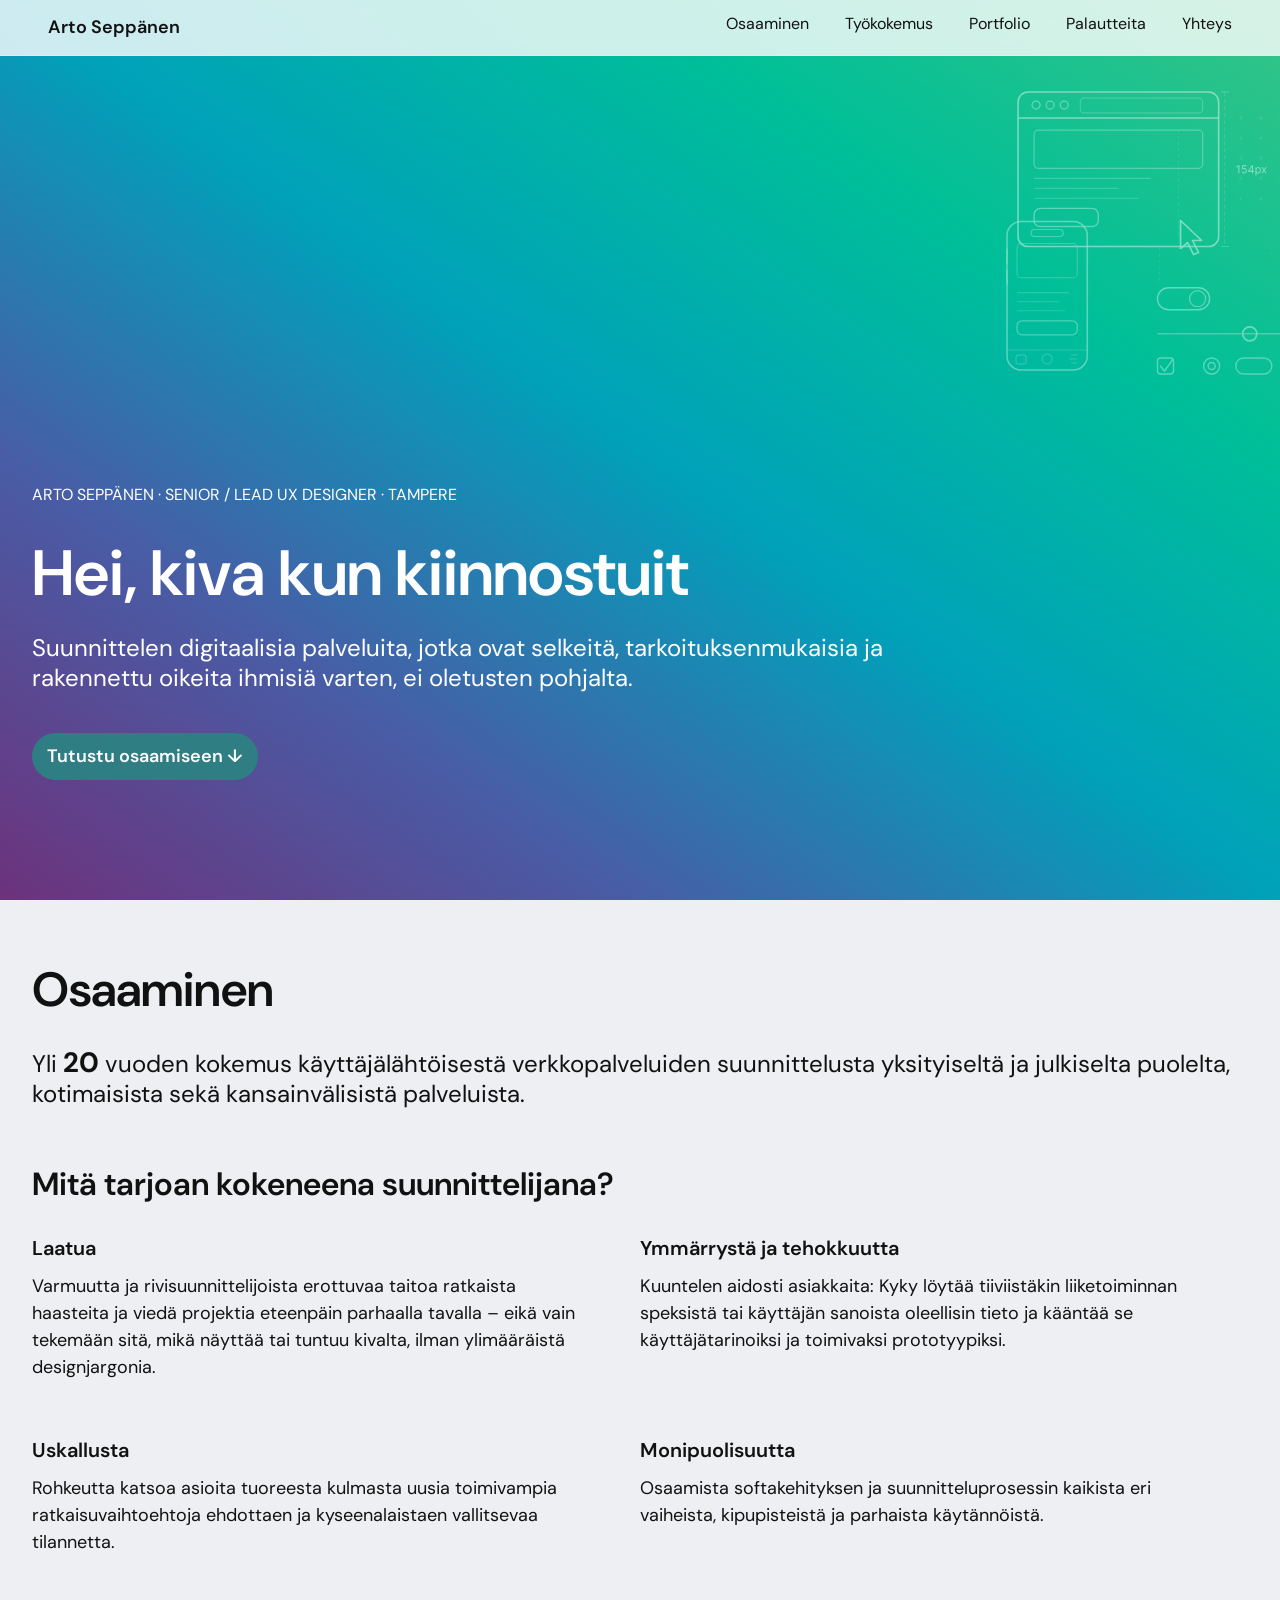
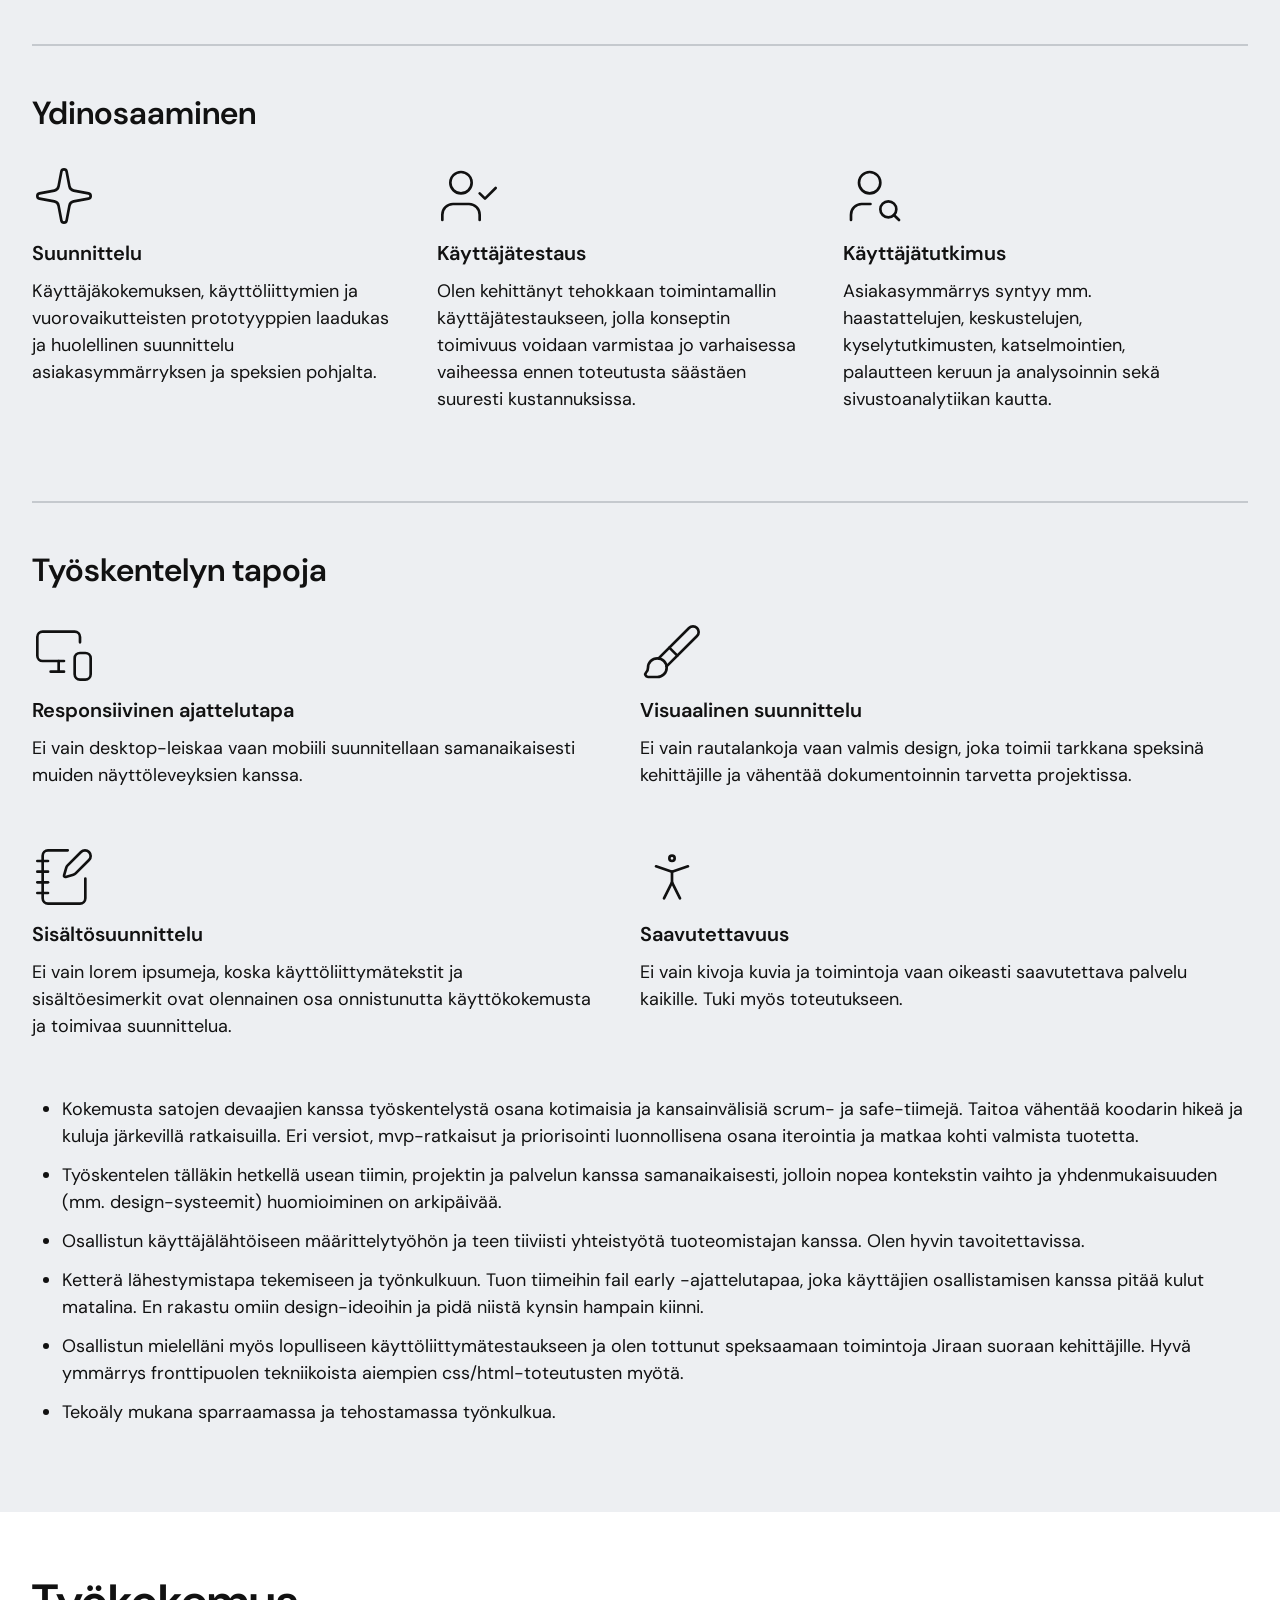
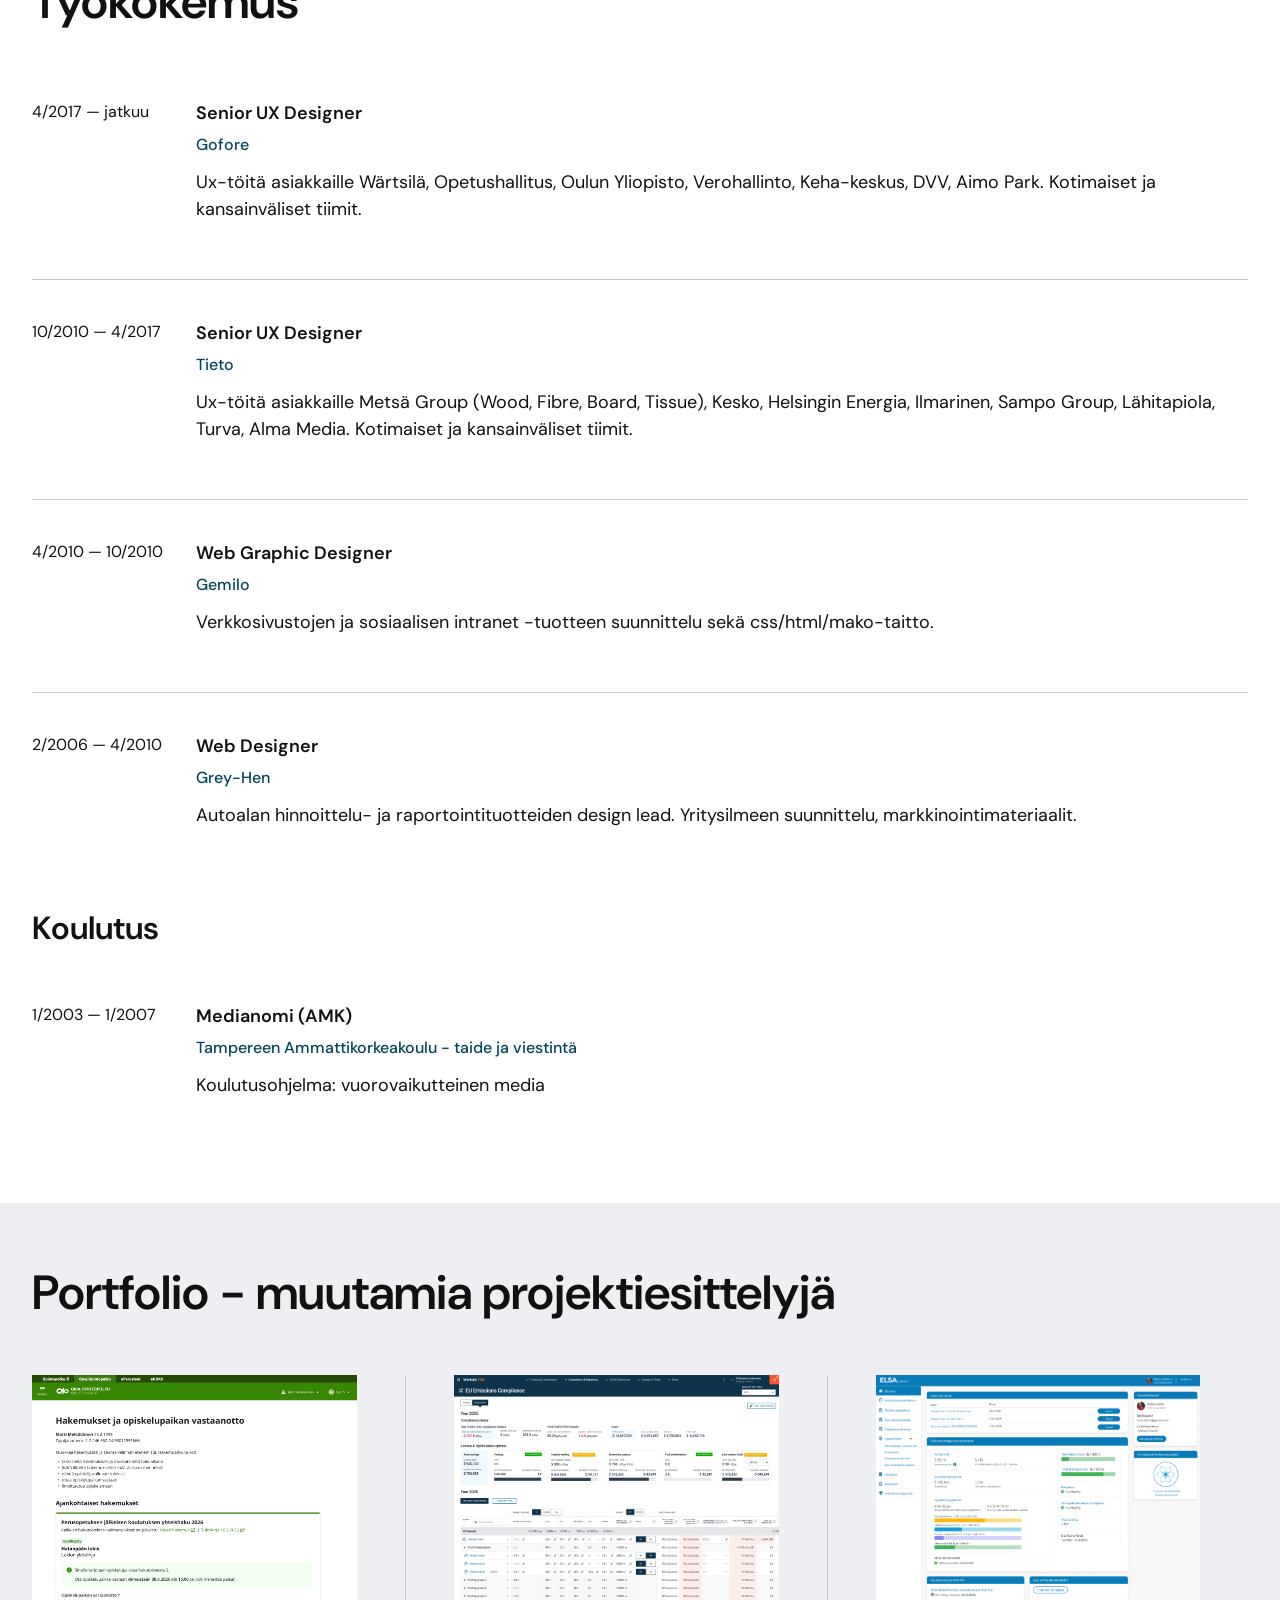
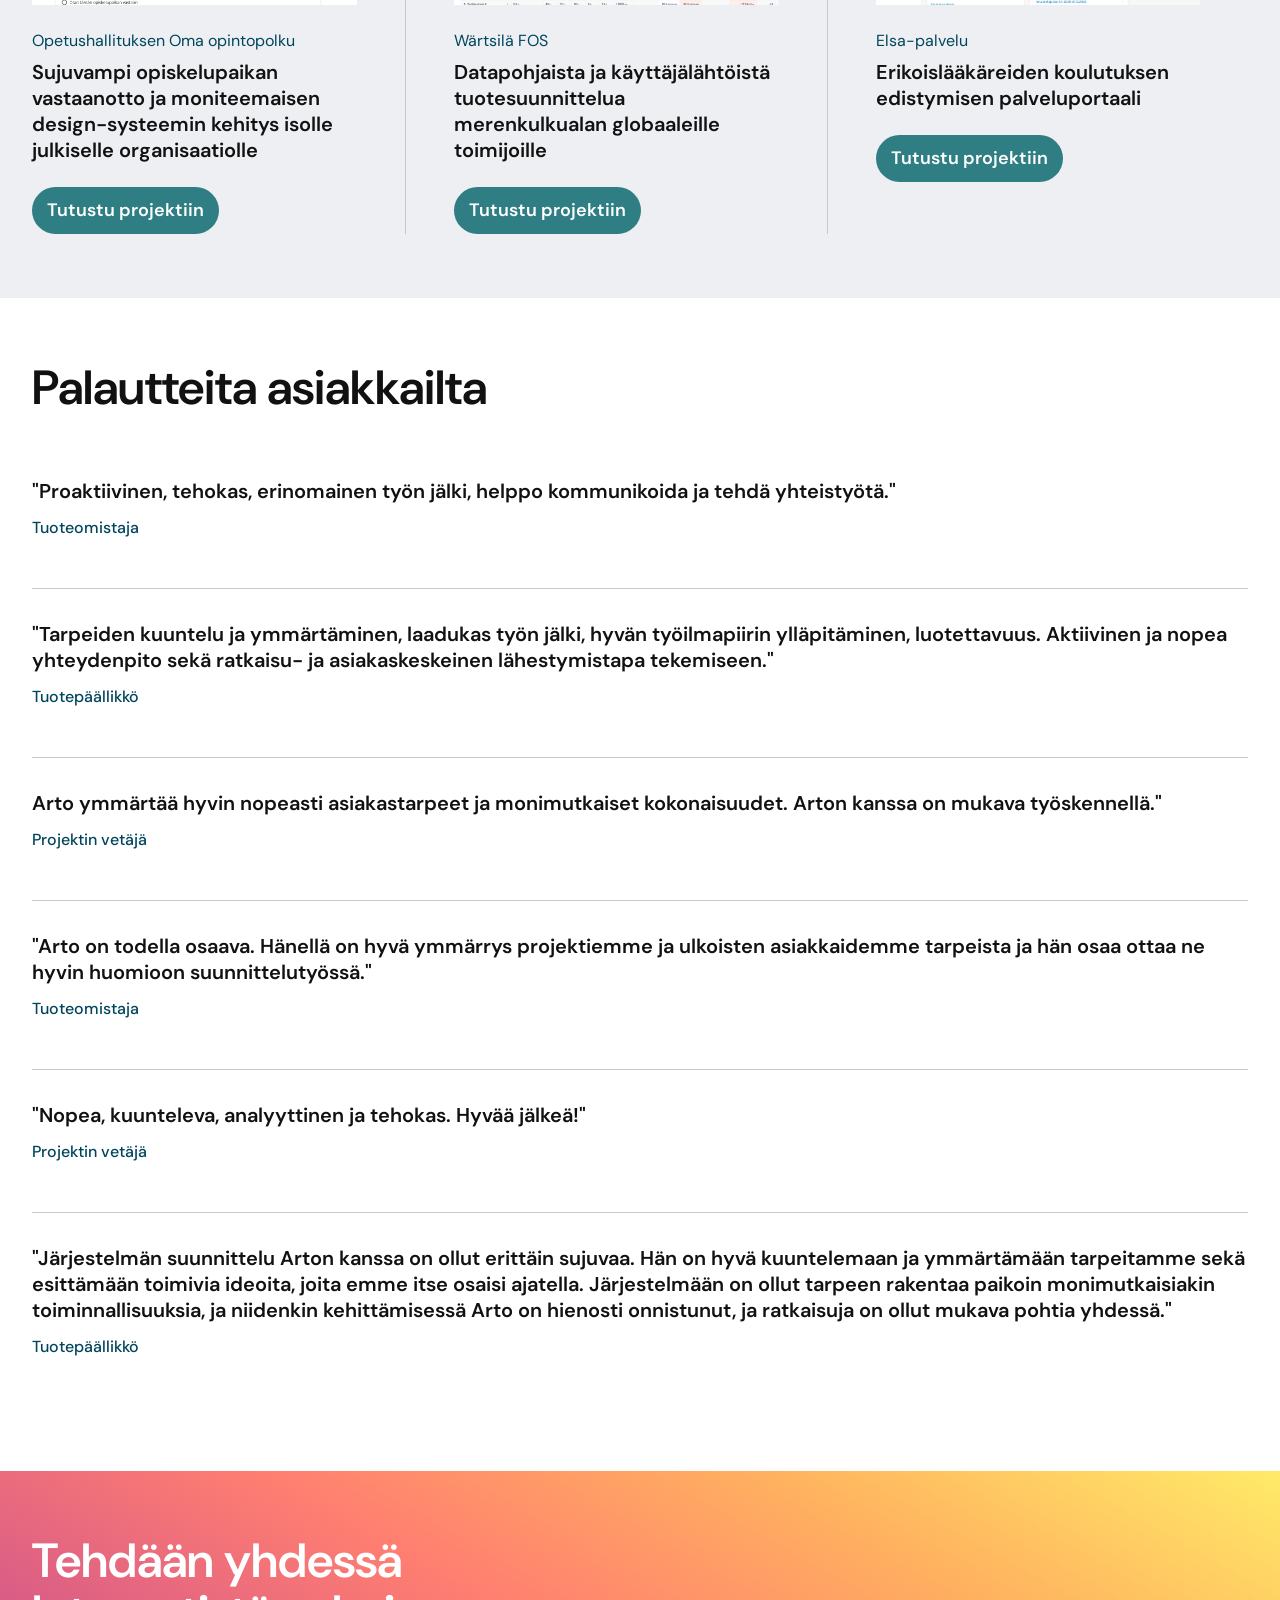
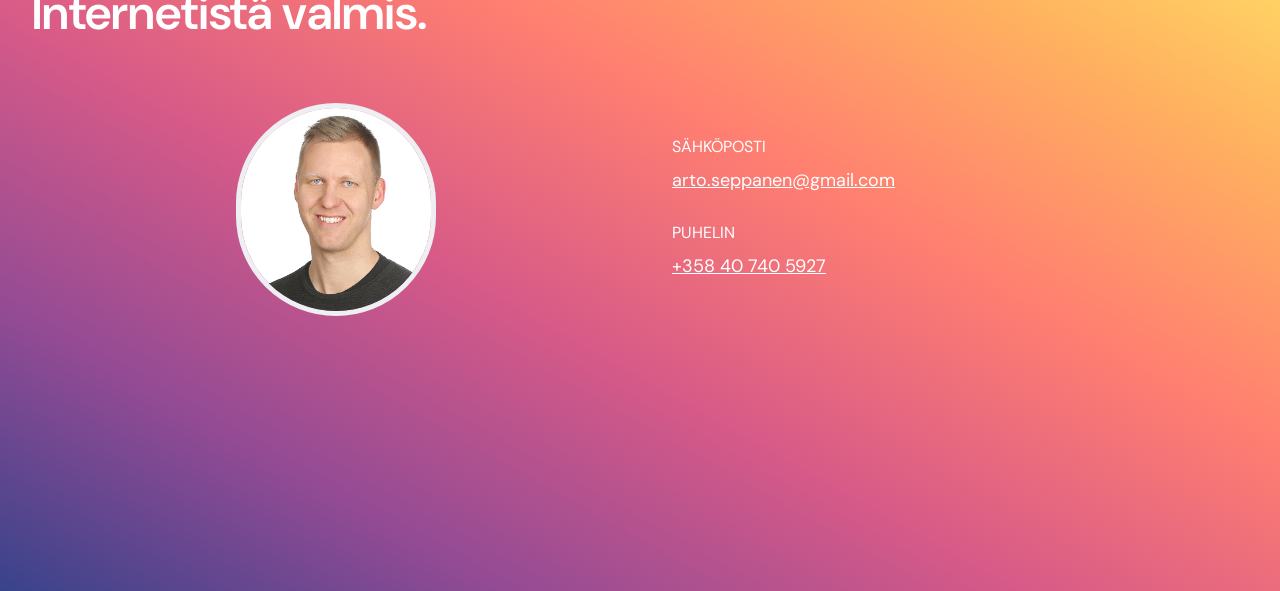
==== index.html @ 3a199e36 "Update index.html" ====
<!DOCTYPE html>
<html lang="en">
<head>
  <meta charset="UTF-8">
  <meta name="viewport" content="width=device-width, initial-scale=1.0">
  <meta name="robots" content="noindex">
  <link rel="icon" href="data:,">
  <title>Arto Seppänen — Senior UX Designer</title>  
  <link rel="preconnect" href="https://fonts.googleapis.com">
  <link rel="preconnect" href="https://fonts.gstatic.com" crossorigin>
  <link href="https://fonts.googleapis.com/css2?family=Charis+SIL:ital,wght@0,400;0,700;1,400;1,700&family=DM+Sans:ital,opsz,wght@0,9..40,100..1000;1,9..40,100..1000&family=Open+Sans:ital,wght@0,300..800;1,300..800&display=swap" rel="stylesheet">
  <link rel="stylesheet" href="styles.css">
  
</head>
<body>
<a href="#esittely" class="skip-link">Hyppää osaamiseen</a>

<!-- NAV -->
<nav>
  <a href="#hero" class="nav-logo">Arto Seppänen</a>
  <ul class="nav-links">
    <li><a href="#esittely">Osaaminen</a></li>
    <li><a href="#tyokokemus">Työkokemus</a></li>
    <li><a href="#portfolio">Portfolio</a></li>
    <li><a href="#palautteita">Palautteita</a></li>
    <li><a href="#yhteys">Yhteys</a></li>
  </ul>
  <button class="hamburger" id="ham" aria-label="Avaa valikko">
    <span></span><span></span><span></span>
  </button>
</nav>

<!-- MOBILE MENU  -->
<nav class="mobile-menu" id="mob" aria-label="Navigaatio" aria-hidden="true">
  <a href="#esittely" class="mob-link">Osaaminen</a>
  <a href="#tyokokemus" class="mob-link">Työkokemus</a>
  <a href="#portfolio" class="mob-link">Portfolio</a>
	<a href="projekti1.html" class="mob-link sublevel">Opetushallituksen Oma opintopolku</a>
	<a href="projekti2.html" class="mob-link sublevel">Wärtsilä FOS</a>
	<a href="projekti3.html" class="mob-link sublevel">ELSA-palvelu</a>
  <a href="#palautteita" class="mob-link">Palautteita</a>
  <a href="#yhteys" class="mob-link">Yhteys</a>
</nav>

<main id="main-content">

  <!-- HERO -->
  <section id="hero">
  <div class="contentwrapper">
    <img src="kulmagraffa2.svg" alt="" class="hero-bg" aria-hidden="true">
    <div class="hero-overlay" aria-hidden="true"></div>
    <div class="hero-content">
      <p class="hero-meta">ARTO SEPPÄNEN&nbsp;·&nbsp;SENIOR / LEAD UX DESIGNER&nbsp;·&nbsp;TAMPERE</p>
      <h1>Hei, kiva kun kiinnostuit</h1>
      <p class="hero-sub">Suunnittelen digitaalisia palveluita, jotka ovat selkeitä, tarkoituksenmukaisia ja rakennettu oikeita ihmisiä varten, ei oletusten pohjalta.</p>
      <a href="#esittely" class="portfolio-link">Tutustu osaamiseen ↓</a>
	</div>
	  
  </div>
  </section>

  <!-- osaaminen -->
  <section id="esittely">
  <div class="contentwrapper">
  
    <h2>Osaaminen</h2>
	<p class="hero-sub">Yli <span class="big">20</span> vuoden kokemus käyttäjälähtöisestä verkkopalveluiden suunnittelusta yksityiseltä ja julkiselta puolelta, kotimaisista sekä kansainvälisistä palveluista.</p>

	<h3 style="padding-top: 32px;">Mitä tarjoan kokeneena suunnittelijana?</h3>
    <div class="esittely-cols">
      <div class="esittely-col">
        <h4>Laatua</h4>
        <p>Varmuutta ja rivisuunnittelijoista erottuvaa taitoa ratkaista haasteita ja viedä projektia eteenpäin parhaalla tavalla – eikä vain tekemään sitä, mikä näyttää tai tuntuu kivalta, ilman ylimääräistä designjargonia.</p>
      </div>
       <div class="esittely-col">
        <h4>Ymmärrystä ja tehokkuutta</h4>
        <p>Kuuntelen aidosti asiakkaita: Kyky löytää tiiviistäkin liiketoiminnan speksistä tai käyttäjän sanoista oleellisin tieto ja kääntää se käyttäjätarinoiksi ja toimivaksi prototyypiksi.</p>
      </div>
       <div class="esittely-col">
        <h4>Uskallusta</h4>
        <p>Rohkeutta katsoa asioita tuoreesta kulmasta uusia toimivampia ratkaisuvaihtoehtoja ehdottaen ja kyseenalaistaen vallitsevaa tilannetta.</p>
      </div>
	      <div class="esittely-col">
        <h4>Monipuolisuutta</h4>
        <p>Osaamista softakehityksen ja suunnitteluprosessin kaikista eri vaiheista, kipupisteistä ja parhaista käytännöistä.</p>
      </div> 
	</div>

  	<hr>
	
	<h3>Ydinosaaminen</h3> 
	<div class="ydinosaaminen esittely-cols">
	  
		<div class="esittely-col">
			<div class="esittely-stat"><img src="sparkle.svg" aria-hidden="true"/></div> 
			<h4>Suunnittelu</h4>
			<p>Käyttäjäkokemuksen, käyttöliittymien ja vuorovaikutteisten prototyyppien laadukas ja huolellinen suunnittelu asiakasymmärryksen ja speksien pohjalta.</p>
		</div>
		   <div class="esittely-col">
		   <div class="esittely-stat"><img src="user-check.svg" aria-hidden="true"/></div> 
			<h4>Käyttäjätestaus</h4>
			<p>Olen kehittänyt tehokkaan toimintamallin käyttäjätestaukseen, jolla konseptin toimivuus voidaan varmistaa jo varhaisessa vaiheessa ennen toteutusta säästäen suuresti kustannuksissa.</p>
		</div>
		
		<div class="esittely-col">
		<div class="esittely-stat"><img src="user-search.svg" aria-hidden="true"/></div> 
			<h4>Käyttäjätutkimus</h4>
			<p>Asiakasymmärrys syntyy mm. haastattelujen, keskustelujen, kyselytutkimusten, katselmointien, palautteen keruun ja analysoinnin sekä sivustoanalytiikan kautta.</p>
		</div>    
	  </div>

	  <hr>
	  <h3>Työskentelyn tapoja</h3> 
		<div class="konkreatia esittely-cols">
			 <div class="esittely-col">
			 <div class="esittely-stat"><img src="monitor-smartphone.svg" aria-hidden="true"/></div> 
				<h4>Responsiivinen ajattelutapa</h4>
				<p>Ei vain desktop-leiskaa vaan mobiili suunnitellaan samanaikaisesti muiden näyttöleveyksien kanssa.</p>
			  </div>
			  <div class="esittely-col">
			  <div class="esittely-stat"><img src="brush.svg" aria-hidden="true"/></div> 
				<h4>Visuaalinen suunnittelu</h3>
				<p>Ei vain rautalankoja vaan valmis design, joka toimii tarkkana speksinä kehittäjille ja vähentää dokumentoinnin tarvetta projektissa.</p>
			  </div>
			  <div class="esittely-col">
			  <div class="esittely-stat"><img src="notebook-pen.svg" aria-hidden="true"/></div> 
				<h4>Sisältösuunnittelu</h4>
				<p>Ei vain lorem ipsumeja, koska käyttöliittymätekstit ja sisältöesimerkit ovat olennainen osa onnistunutta käyttökokemusta ja toimivaa suunnittelua.</p>
			  </div>
			  <div class="esittely-col">
			  <div class="esittely-stat"><img src="person-standing.svg" aria-hidden="true"/></div> 
				<h4>Saavutettavuus</h4>
				<p>Ei vain kivoja kuvia ja toimintoja vaan oikeasti saavutettava palvelu kaikille. Tuki myös toteutukseen.</p>
			</div>
		</div>
		
		<ul>
			<li>Kokemusta satojen devaajien kanssa työskentelystä osana kotimaisia ja kansainvälisiä scrum- ja safe-tiimejä. Taitoa vähentää koodarin hikeä ja kuluja järkevillä ratkaisuilla. Eri versiot, mvp-ratkaisut ja priorisointi luonnollisena osana iterointia ja matkaa kohti valmista tuotetta.</li>
			<li>Työskentelen tälläkin hetkellä usean tiimin, projektin ja palvelun kanssa samanaikaisesti, jolloin nopea kontekstin vaihto ja yhdenmukaisuuden (mm. design-systeemit) huomioiminen on arkipäivää. </li>
			<li>Osallistun käyttäjälähtöiseen määrittelytyöhön ja teen tiiviisti yhteistyötä tuoteomistajan kanssa. Olen hyvin tavoitettavissa.</li>
			<li>Ketterä lähestymistapa tekemiseen ja työnkulkuun. Tuon tiimeihin fail early -ajattelutapaa, joka käyttäjien osallistamisen kanssa pitää kulut matalina. En rakastu omiin design-ideoihin ja pidä niistä kynsin hampain kiinni.</li>
			<li>Osallistun mielelläni myös lopulliseen käyttöliittymätestaukseen ja olen tottunut speksaamaan toimintoja Jiraan suoraan kehittäjille. Hyvä ymmärrys fronttipuolen tekniikoista aiempien css/html-toteutusten myötä.</li>
			<li>Tekoäly mukana sparraamassa ja tehostamassa työnkulkua.</li>
		</ul>

    </div>
  </section>

  <!-- tyokokemus -->
  <section id="tyokokemus">
  <div class="contentwrapper">
  
 <h2>Työkokemus</h2>

    <div class="exp-row">
      <div class="exp-years">4/2017 — jatkuu</div>
      <div class="exp-rule"></div>
      <div>
        <div class="exp-role">Senior UX Designer</div>
        <div class="exp-co">Gofore</div>
        <p class="exp-desc">Ux-töitä asiakkaille Wärtsilä, Opetushallitus, Oulun Yliopisto, Verohallinto, Keha-keskus, DVV, Aimo Park. Kotimaiset ja kansainväliset tiimit.</p>
      </div>
    </div>

    <div class="exp-row">
      <div class="exp-years">10/2010 — 4/2017</div>
      <div class="exp-rule"></div>
      <div>
        <div class="exp-role">Senior UX Designer</div>
        <div class="exp-co">Tieto</div>
        <p class="exp-desc">Ux-töitä asiakkaille Metsä Group (Wood, Fibre, Board, Tissue), Kesko, Helsingin Energia, Ilmarinen, Sampo Group, Lähitapiola, Turva, Alma Media. Kotimaiset ja kansainväliset tiimit.</p>
      </div>
    </div>

    <div class="exp-row">
      <div class="exp-years">4/2010 — 10/2010</div>
      <div class="exp-rule"></div>
      <div>
        <div class="exp-role">Web Graphic Designer</div>
        <div class="exp-co">Gemilo</div>
        <p class="exp-desc">Verkkosivustojen ja sosiaalisen intranet -tuotteen suunnittelu sekä css/html/mako-taitto.</p>
      </div>
    </div>

    <div class="exp-row"  style="border:0;">
      <div class="exp-years">2/2006 — 4/2010</div>
      <div class="exp-rule"></div>
      <div>
        <div class="exp-role">Web Designer</div>
        <div class="exp-co">Grey-Hen</div>
        <p class="exp-desc">Autoalan hinnoittelu- ja raportointituotteiden design lead. Yritysilmeen suunnittelu, markkinointimateriaalit.</p>
      </div>
	</div>
	  
	   <h3 style="padding-top: 24px;">Koulutus</h3>
	       <div class="exp-row" style="border:0;">
	   <div class="exp-years">1/2003 — 1/2007</div>
	     <div class="exp-rule"></div>
		 <div>
	   <div class="exp-role">Medianomi (AMK)</div>
	   <div class="exp-co">Tampereen Ammattikorkeakoulu - taide ja viestintä</div>
	    Koulutusohjelma: vuorovaikutteinen media
	   </div>
    </div></div>
  </section>

  <!-- portfolio -->
  <section id="portfolio">
  <div class="contentwrapper">
   
    <h2>Portfolio - muutamia projektiesittelyjä</h2>
   

    <div class="portfolio-grid">

      <div class="portfolio-card">
        <a href="projekti1.html"><img src="oph4.png" alt="Opiskelupaikan vastaanoton käyttöliittymä" class="portfolio-img"></a>
        <div class="portfolio-idx">Opetushallituksen Oma opintopolku</div>
       <h4><a href="projekti1.html">Sujuvampi opiskelupaikan vastaanotto ja moniteemaisen design-systeemin kehitys isolle julkiselle organisaatiolle</a></h4>
        
        <a href="projekti1.html" class="portfolio-link">Tutustu projektiin</a>
      </div>

      <div class="portfolio-card">
        <a href="projekti2.html"><img src="fos4.png" alt="Wärtsilä FOS-palvelun käyttöliittymä" class="portfolio-img"></a>
        <div class="portfolio-idx">Wärtsilä FOS</div>
         <h4><a href="projekti2.html">Datapohjaista ja käyttäjälähtöistä tuotesuunnittelua merenkulkualan globaaleille toimijoille</a></h4>
        <a href="projekti2.html"  class="portfolio-link">Tutustu projektiin</a>
      </div>

      <div class="portfolio-card">
        <a href="projekti3.html"><img src="elsa1.png" alt="Elsa-palvelun käyttöliittymä" class="portfolio-img"></a>
        <div class="portfolio-idx">Elsa-palvelu</div>
        <h4><a href="projekti3.html">Erikoislääkäreiden koulutuksen edistymisen palveluportaali</a></h4>
        <a href="projekti3.html" class="portfolio-link">Tutustu projektiin</a>
      </div>
</div>   
 </div>
  </section>

  <!-- palautteita -->
  <section id="palautteita">
  <div class="contentwrapper">
    
    <h2>Palautteita asiakkailta</h2>

    <div class="test-grid">
	

	<div class="test-card">
		<h4>"Proaktiivinen, tehokas, erinomainen työn jälki, helppo kommunikoida ja tehdä yhteistyötä."</h4>
		<p class="test-name">Tuoteomistaja</p>
      </div>

	
	<div class="test-card">
		<h4>"Tarpeiden kuuntelu ja ymmärtäminen, laadukas työn jälki, hyvän työilmapiirin ylläpitäminen, luotettavuus. Aktiivinen ja nopea yhteydenpito sekä ratkaisu- ja asiakaskeskeinen lähestymistapa tekemiseen."</h4>
		<p class="test-name">Tuotepäällikkö</p>
      </div>

      <div class="test-card">
	    <h4>Arto ymmärtää hyvin nopeasti asiakastarpeet ja monimutkaiset kokonaisuudet. Arton kanssa on mukava työskennellä." </h4>
		<p class="test-name">Projektin vetäjä</p>
      </div> 

	<div class="test-card">  
		<h4>"Arto on todella osaava. Hänellä on hyvä ymmärrys projektiemme ja ulkoisten asiakkaidemme tarpeista ja hän osaa ottaa ne hyvin huomioon suunnittelutyössä."</h4>
		<p class="test-name">Tuoteomistaja</p>  
	</div>
	
	<div class="test-card">
		<h4>"Nopea, kuunteleva, analyyttinen ja tehokas. Hyvää jälkeä!"</h4>
		<p class="test-name">Projektin vetäjä</p>
      </div>
	  
   <div class="test-card" style="border-bottom: 0;">  
	  <h4>"Järjestelmän suunnittelu Arton kanssa on ollut erittäin sujuvaa. Hän on hyvä kuuntelemaan ja ymmärtämään tarpeitamme sekä esittämään toimivia ideoita, joita emme itse osaisi ajatella. Järjestelmään on ollut tarpeen rakentaa paikoin monimutkaisiakin toiminnallisuuksia, ja niidenkin kehittämisessä Arto on hienosti onnistunut, ja ratkaisuja on ollut mukava pohtia yhdessä."</h3>
	  <p class="test-name">Tuotepäällikkö</p>  
   </div>

</div>
    </div>
  </section>

  <!-- ── yhteys ── -->
  <section id="yhteys">
  <div class="contentwrapper">
    <!--<span class="ghost-num">05</span>-->
    <h2>Tehdään yhdessä<br>Internetistä valmis.</h2>
    

    <div class="yhteys-grid">
	<div class="yhteys-cell">
         <img src="arto2.jpg" alt="Kuva minusta">
      </div>
	
	
	
      <div class="yhteys-cell">
        <div class="yhteys-label">SÄHKÖPOSTI</div>
        <a href="mailto:arto.seppanen@gmail.com" class="yhteys-val"><span class="__cf_email__" data-cfemail="bedfd2dbc6fedfd2dbc6d3d1ccd9dfd090dadbcdd7d9d0">arto.seppanen@gmail.com</span></a>
		
		<br /> <br /> <div class="yhteys-label">PUHELIN</div>
        <a href="tel:+358407405927" class="yhteys-val"><span class="__cf_email__" data-cfemail="bedfd2dbc6fedfd2dbc6d3d1ccd9dfd090dadbcdd7d9d0">+358 40 740 5927</span></a>
      </div>
	
    
   
     </div>
    </div>
  </section>

</main>

<!--<footer>
  <p>© 2026 Arto Seppänen </p>
  </footer>-->

<script>
  /* ── Hamburger ── */
  const ham  = document.getElementById('ham');
  const mob  = document.getElementById('mob');
  const mobs = document.querySelectorAll('.mob-link');

  function closeMenu() {
    ham.classList.remove('open');
    mob.classList.remove('open');
    mob.setAttribute('aria-hidden', 'true');
    document.body.style.overflow = '';
  }

  ham.addEventListener('click', () => {
    const isOpen = mob.classList.toggle('open');
    mob.setAttribute('aria-hidden', isOpen ? 'false' : 'true');
    ham.classList.toggle('open');
    document.body.style.overflow = isOpen ? 'hidden' : '';
  });

  mobs.forEach(l => l.addEventListener('click', closeMenu));

  /* ── Scrollspy ── */
  const sections  = document.querySelectorAll('section[id]');
  const navLinks  = document.querySelectorAll('.nav-links a');
  const mobLinks  = document.querySelectorAll('.mob-link');

  function setActive(id) {
    navLinks.forEach(l => {
      l.classList.toggle('active', l.getAttribute('href') === '#' + id);
    });
    mobLinks.forEach(l => {
      l.classList.toggle('active', l.getAttribute('href') === '#' + id);
    });
  }

  const spy = new IntersectionObserver(entries => {
    entries.forEach(e => {
      if (e.isIntersecting) setActive(e.target.id);
    });
  }, { rootMargin: '-42% 0px -52% 0px', threshold: 0 });

  sections.forEach(s => spy.observe(s));
</script>
</body>
</html>
---- styles.css ----
/* ── RESET ─────────────────────────────────────── */
    *, *::before, *::after { box-sizing: border-box; margin: 0; padding: 0; }
    em, i, cite, var { font-style: normal; }

    :root {
	  --accent: #00455c; /*korostus */
	   
	  --link:    #2E7E84; /*linkit */
	  --linkhover: #22686D; /*linkkipainikkeet hover */
      --bg:      #EDEFF2; /* tausta */ /* ── esittely #6d327c, #485DA6, #00a1ba, #00BF98, #36C486) */
      --ink:     #111111; /*body text*/
      
	  --muted:   #505050;
      --rule:    #C5C9CE;
      --white:   #FFFFFF;
      --dark:    #1b365d;

      --f-body:    'DM Sans', sans-serif;
        
    }
	
	
    /* ── taustavärit  ──────────────────────────────────────── */	
	#esittely.portfolio {color: var(--white); padding-top: 144px;}
	#esittely.portfolio.project1 {background:linear-gradient(to right top, #38438b, #944b94, #d75a88); }	
	#esittely.portfolio.project2 {background:linear-gradient(to left bottom, #00bf98, #00a79b, #008f95, #007687, #235e72, #2f4858); }
	#esittely.portfolio.project3 {background:linear-gradient(to left bottom, #00a1ba, #0c92c4, #00455c);}



    html { scroll-behavior: smooth; font-style: normal; font-size: 16px; }

    body {
      background: var(--bg);
      color: var(--ink);
      font-family: var(--f-body);
      font-weight: 400;
      line-height: 1.5;
	  font-size: 18px;
      overflow-x: hidden;
    }

	/* a:link, a:visited, a:active {color: var(--link);}
	a:hover {text-decoration: underline; color: var(--link);} */
	
	h1, h2.h1 {font-size: 64px; line-height: 70px; margin-bottom: 24px; font-weight: 600;}
	h2 {font-size: 48px; line-height: 52px; margin-bottom: 32px;  font-weight: 600;}
	h2.space {padding-top: 64px;}
	h3 {font-size: 32px; line-height: 38px; margin-bottom: 16px; font-weight: 600;}	
	h4 {font-size: 20px; line-height: 26px; margin-bottom: 12px; font-weight: 600;}	
	h5 {font-size: 16px; line-height: 22px; margin-bottom: 8px; font-weight: 600;}
	
	.accent {color: var(--accent); }
	.accent2 {color: var(--accent2); }

    img { display: block; max-width: 100%; }


    /* ── DARK SECTION COLOUR OVERRIDES (contrast compliance) ── */
    #esittely, .cs-challenge {
      --accent: #fff;
      --muted:  #A0A0A0;
    }
    [style*="background: var(--dark)"],
    .mobile-menu {
      --accent: #0DB32B;
      --muted:  #A0A0A0;
    }
	
	ul {margin-left: 30px; padding-bottom: 10px; }
	ul li  {margin-bottom: 12px;}
	
	hr {margin: 32px 0 48px; border: 1px solid var(--rule);}
	
	p {margin-bottom: 16px;}
	
	a {color: var(--link); text-decoration:underline;}
	a:hover {text-decoration:none;}
	
	
	 /* ── back  portfoliosta ────────────────────────────────────────── */
	 .back-link { font-family: var(--f-label); font-size: 13px; letter-spacing: 0.16em; color: var(--ink); text-decoration: none; transition: color 0.15s; }
    .back-link:hover { color: var(--accent); }
	
	 /* ── bottom nav portfoliossa ── */
    .cs-footer-nav { padding: 56px 48px; display: grid; grid-template-columns: 1fr auto 1fr; align-items: center; border-top: 1px solid var(--rule); gap: 24px; }
    .fnav-back { font-family: var(--f-label); font-size: 13px; letter-spacing: 0.16em; color: var(--ink); text-decoration: none; transition: color 0.15s; }
    .fnav-back:hover { color: var(--accent); }
    .fnav-center { text-align: center; }
    .fnav-sig { font-family: var(--f-display); font-size: 22px; font-weight: 600; letter-spacing: -0.02em; color: var(--ink); text-decoration: none; }
    .fnav-end { font-family: var(--f-label); font-size: 13px; letter-spacing: 0.16em; color: var(--ink); text-decoration: none; text-align: right; transition: color 0.15s; display: block; }
    .fnav-end:hover { color: var(--accent); }
    .fnav-end-label { font-family: var(--f-display); font-size: 20px; font-weight: 600; color: var(--ink); display: block; margin-top: 4px; }
    .fnav-prev { display: block; text-align: left; }
    .fnav-prev-label { font-family: var(--f-display); font-size: 20px; font-weight: 600; color: var(--ink); display: block; margin-top: 4px; }
	
	
	  @media (max-width: 990px) {
     
      .fnav-end, .fnav-prev { text-align: center; }
    }


    /* ── NAV ────────────────────────────────────────── */
    nav {
      position: fixed;
      top: 0; left: 0; right: 0;
      z-index: 200;
      height: 56px;
      display: flex;
      align-items: center;
      padding: 0 48px;
      background: rgba( 253, 253, 253, 0.81 );
      backdrop-filter: blur(10px);
	  border-bottom: 1px solid #eaeaea;
	 }

    .nav-logo {
      font-size: 18px;
      font-weight: 600;
      color: #111;
      text-decoration: none;
      margin-right: auto;
    }

    .nav-links {
      display: flex;
      gap: 36px;
      list-style: none;
	  margin-top: 14px;
    }

    .nav-links a {
      font-size: 16px;
      font-weight: 400;
      color: var(--ink);
      text-decoration: none;
      position: relative;
      padding-bottom: 4px;
      transition: color 0.15s;
    }

    .nav-links a::after {
      content: '';
      position: absolute;
      bottom: -4px; left: 0;
      width: 0; height: 4px;
      background: var(--link);
      transition: width 0.22s ease;
    }

    .nav-links a:hover { color: var(--dark); }
    .nav-links a.active { color: var(--ink); }
    .nav-links a.active::after,
    .nav-links a:hover::after { width: 100%; }

    /* Hamburger */
    .hamburger {
      display: none;
      flex-direction: column;
      gap: 5px;
      cursor: pointer;
      background: none;
      border: none;
      padding: 4px;
    }

    .hamburger span {
      display: block;
      width: 22px; height: 1px;
      background: var(--ink);
      transition: transform 0.22s, opacity 0.22s;
    }

    .hamburger.open span:nth-child(1) { transform: translateY(6px) rotate(45deg); }
    .hamburger.open span:nth-child(2) { opacity: 0; }
    .hamburger.open span:nth-child(3) { transform: translateY(-6px) rotate(-45deg); }

    /* Mobile overlay */
    .mobile-menu {
      position: fixed;
      inset: 56px 0 0;
      background: var(--link);
	  height: 417px;
      z-index: 199;
      display: none;
      flex-direction: column;
      padding: 0px;
    }

    .mobile-menu.open { display: flex; }

    .mobile-menu a {
    
      font-weight: 400;
      color: var(--white);
	  width: 100%; 
	  display: block;
      text-decoration: none;
      line-height: 1.15;
      border-top: 1px solid rgba(255,255,255,0.15);
      padding: 16px 0 16px 20px;
      transition: color 0.15s;
	  font-weight: 500; 
    }

    .mobile-menu a:first-child { border-bottom: none; }
    .mobile-menu a:hover { }

    .mobile-menu a.active {
      color: var(--bg);
      border-left: 4px solid var(--white);
      padding-left: 20px;
    }
	
	 .mobile-menu a.sublevel {padding-left: 30px; border-top:0; font-weight: 400; }
	 .mobile-menu a.sublevel.activesub  {border-left: 4px solid var(--white);}


    /* ── SECTIONS ────────────────────────────────────── */
    main { padding-top: 0; }

    section {
      padding: 64px 0;
      position: relative;
	  margin: 0 auto;
    }
	
	section#vaalea, section#palvelun-esittely { background: var(--white); padding: 64px 0; }
	section#tumma { background: var(--bg); padding: 64px 0;}
	
	.contentwrapper {margin: 0 auto; max-width: 1280px; width: 100%; padding: 0 32px;}
	

    .ghost-num {
     
      line-height: 1;
      color: var(--rule);
      position: absolute;
      top: 32px; right: 48px;
      user-select: none;
      pointer-events: none;
    }

    .kicker {
      font-size: 16px;
	  font-weight: 600;
      text-transform: uppercase;
      color: var(--accent);
      margin-bottom: 28px;
    }

    /* ── HERO ─────────────────────────────────────────── */
    #hero {
      min-height: 100vh;
      display: flex;
      flex-direction: column;
      justify-content: flex-end;
      padding: 0;
      position: relative;
      overflow: hidden;
	  
    }

    .hero-bg {
      position: absolute;
	  right:-3.5%;
	  opacity: 0.5;
	  top:10%;
      width: 25%;
      z-index: 2;  
    }

    /* Gradient layeri — vaalea pohjalta, normaali ylhäältä */
    .hero-overlay {
      position: absolute;
      inset: 0;
      z-index: 1;
      background: linear-gradient(to right top, #6d327c, #485DA6, #00a1ba, #00BF98, #36C486)
    }
	
    .hero-content {
      position: relative;
      z-index: 2;
      padding: 0 0 120px;
	 color: var(--white);
    }
	
	.hero-content-portfolio {
	  position: relative;
      z-index: 2;
      padding: 0;			
	}
	


    .hero-meta {
      font-size: 16px;
      color: var(--white);
      margin-bottom: 32px;
    }

    .hero-sub {
      font-size: 24px;
	  line-height: 30px;
      font-weight: 400;
      margin-bottom: 40px;
    }
	
	#hero .hero-sub {max-width: 860px;}
	
	#esittely .hero-sub {margin-bottom: 24px; }
	#esittely.portfolio .hero-sub {margin-bottom: 0px; }

    .btn-primary {
      display: inline-block;
      
   
      color: var(--bg);
      background: var(--ink);
      padding: 15px 36px;
      text-decoration: none;
      transition: background 0.15s;
    }

    .btn-primary:hover { background: var(--accent); }

    .scroll-hint {
      position: absolute;
      bottom: 44px; left: 0px;
      font-size: 14px;   
      color: var(--ink);
    }

    /* ── esittely #6d327c, #485DA6, #00a1ba, #00BF98, #36C486) */
    #esittely {
     
	  
    }


    .esittely-cols {
	  margin-top:32px;
      display: grid;
      grid-template-columns: repeat(2,1fr);
    }
	
	.konkreatia.esittely-cols {grid-template-columns: repeat(2,1fr);}
	.ydinosaaminen.esittely-cols {grid-template-columns: repeat(3,1fr);}

    .esittely-col {
      border-left: 0;
      padding: 0 44px 40px 0;
    }

    .esittely-col:first-child { }

    .esittely-stat {
      font-size: 56px;
      color: var(--accent);
      margin-bottom: 12px;
    }
	
	.big {font-size: 28px;
    font-weight: 700;}
	
	.esittely-stat img {width: 64px; }
	
	.esittely-stat svg path {fill: blue; }

    .esittely-col h3 {
     
      color: var(--bg);
      margin-bottom: 16px;
    }

    .esittely-col p {
      font-size: 18px;
     
    }

    /* ── tyokokemus ─────────────────────────────────────── */
    #tyokokemus {  background: var(--white);  }



    .exp-row {
      display: grid;
      grid-template-columns: 164px 0 1fr;
      gap: 0;
      padding: 40px 0;
    }

    .exp-row { border-bottom: 1px solid var(--rule); }

    .exp-years {
      font-size: 16px;
      color: var(--ink);
      padding-top: 0;
    }

    .exp-rule {
      width: 0;
      background: var(--rule);
    }

    .exp-role {
      font-weight: 600;
      margin-bottom: 6px;
    }

    .exp-co {
      font-size: 16px;
	  font-weight: 500;
     
      color: var(--accent);
      margin-bottom: 12px;
    }

    .exp-desc {
      font-size: 18px;
      color: var(--ink);
      
    }

    /* ── portfolio ────────────────────────────────────────────── */
    #portfolio {}



    .portfolio-grid {
      display: grid;
      grid-template-columns: repeat(3, 1fr);
	  margin-left:-48px;
    }

    .portfolio-card {
      border-left: 1px solid var(--rule);
      padding: 0 48px;
	  margin-top: 24px;
    }
	
	 .portfolio-card h4 {margin-bottom: 24px;}
	 .portfolio-card h4 a {text-decoration:none; color: var(--ink);}

    .portfolio-card:first-child { border-left: none; }
	 .portfolio-card:last-child { }

    .portfolio-img {
      width: 100%;
	  height: 230px;
      object-fit: cover;
      object-position: top center;
      margin-bottom: 24px;

    }

    .portfolio-card:hover .portfolio-img { filter: grayscale(0%); }

    .portfolio-idx {
      font-size: 16px;
      
      color: var(--accent);
      margin-bottom: 6px;
    }

   

    .portfolio-desc {
      font-size: 16px;
      color: var(--ink);
     
      margin-bottom: 20px;
    }

    .portfolio-tags {
      display: flex;
      flex-wrap: wrap;
      gap: 6px;
      margin-bottom: 22px;
    }

    .tag {
      font-size: 14px;
      
      border: 1px solid var(--rule);
      padding: 4px 8px;
      color: var(--ink);
    }

    .portfolio-link {
      color: #fff;
	  background-color: var(--link);
	  border-radius: 25px;
      text-decoration: none;
      padding: 10px 15px;
	  font-weight: 600;  
     display:inline-block;	  
    }

    .portfolio-link:hover { background: var(--linkhover); }
	
	.kuvagalleria {}
	.portfoliokuva {border: 2px solid #eaeaea; border-radius: 8px; margin: 0 auto 50px auto; }
	

    /* ── palautteita ──────────────────────────────────── */
    #palautteita { background: var(--white);}



    .test-grid {
      display: grid;
      grid-template-columns: 1fr;
    }

    .test-card {
      padding: 44px 44px 44px 0;
    }

    .test-card {
      padding: 32px 0 ;
      border-bottom: 1px solid var(--rule);
    }


    .test-author {
      display: flex;
      align-items: center;
      gap: 16px;
    }


    .test-name {
      font-size: 16px;
      font-weight: 500;
	  color:  var(--accent);
    }

    .test-role {
      font-size: 16px;
      color: var(--ink);
    }

    /* ── yhteys ───────────────────────────────────────── */
    #yhteys { min-height: 80vh; background:linear-gradient(to right top, #38438b, #944b94, #d75a88, #ff7e71, #ffb25f, #ffeb68); color:#fff;  }


    .yhteys-headline em {
      color: var(--accent);
    }

    .yhteys-grid {
      display: grid;
      grid-template-columns: 1fr 1fr;
    }

    .yhteys-cell {
      padding: 32px 0;
      border-top: 1px solid var(--rule);
    }
	
	.yhteys-cell img {
		border-radius: 110px; width: 200px; border: 5px solid var(--bg); margin: 0 auto;;
	}

    .yhteys-cell:nth-child(1),
    .yhteys-cell:nth-child(2) {
      border-top: none;
    }

    .yhteys-cell:nth-child(even) {
      padding: 64px 0 32px 32px;
    }

    .yhteys-label {
      font-size: 16px;
      margin-bottom: 8px;
    }

    .yhteys-val {

      font-weight: 400;
      color: var(--white);
      text-decoration: none;
      border-bottom: 1px solid transparent;
      transition: color 0.15s, border-color 0.15s;
    }

    a.yhteys-val {color: var(--white); text-decoration: underline;}
    a.yhteys-val:hover {
      color: var(--hover);
	  text-decoration:none;
    }

    /* ── FOOTER ───────────────────────────────────────── */
    footer {
      padding: 28px 48px;
      display: flex;
      justify-content: space-between;
      align-items: center;
      border-top: 1px solid var(--rule);
	  background: var(--white); 
    }

    footer p {

      font-size: 16px;
    
      color: var(--ink);
    }


@media (max-width: 1100px) {
   .hero-bg {display:none;}
}

    /* ── RESPONSIVE ───────────────────────────────────── */
    @media (max-width: 990px) {
		
      nav    { padding: 0 24px; }
	  .contentwrapper { padding: 0 24px;}
      #hero  { padding: 0; }
      .hero-content { padding: 0 0 84px; }
      .ghost-num { right: 24px; font-size: 100px; }
      .scroll-hint { display: none; }

      .nav-links  { display: none; }
      .hamburger  { display: flex; }

      .esittely-cols, .konkreatia.esittely-cols, .ydinosaaminen.esittely-cols { grid-template-columns: 1fr; gap: 0; }
	  
      .esittely-col:first-child { border-top: none; margin-top: 0; padding-top: 0; }

      .exp-row { grid-template-columns: 1fr; gap: 12px; }
      .exp-rule { display: none; }

      .portfolio-grid { grid-template-columns: 1fr; margin-left:0; }
      .portfolio-card {border:0;padding: 64px 0 0;margin-top: 0;}
      .portfolio-card:first-child { border-top: none; padding-top: 0; }
	  

      .yhteys-grid { grid-template-columns: 1fr; }
      .yhteys-cell:nth-child(even) {border-left: none;padding: 16px 0;}
	  .yhteys-cell img {margin:0;}

      footer { flex-direction: column; gap: 6px; padding: 24px; text-align: center; }
    }

    @media (max-width: 660px) {
      body, p, .esittely-col p, .exp-desc, .exp-co {font-size: 17px; line-height:1.4; }
	  section  {padding: 64px 0 48px 0;}
	  section#vaalea, section#tumma, section#palvelun-esittely {padding: 64px 0 48px 0;}
	  #esittely.portfolio {padding-top: 96px;}
	h1, h2.h1 {font-size: 42px; line-height: 46px; margin-bottom: 16px; }
	h2 {font-size: 34px; line-height: 40px; margin-bottom: 16px; }
	h3 {font-size: 26px; line-height: 32px;}
	p.hero-meta {margin-bottom: 16px;}
	.contentwrapper{padding: 0 16px;}
    .esittely-col {padding-bottom: 24px;}
	hr {margin: 0 0 32px;}
	.esittely-stat img {width: 48px;}
	.portfolio-grid {padding-top: 32px; }
	.portfolio-card {padding-top: 48px; }
	.exp-row {padding: 32px 0;}
	.exp-desc {margin-bottom:0;}
	
	}

    /* ── SKIP LINK  ── */
    .skip-link {
      position: absolute;
      top: -120px;
      left: 16px;
      background: var(--ink);
      color: var(--bg);
   
      font-size: 16px;
    
      padding: 12px 24px;
      z-index: 9999;
      text-decoration: none;
    }
    .skip-link:focus { top: 8px; }

    /* ── FOCUS STYLES (2.4.7) ── */
    :focus-visible {
      outline: 2px solid var(--accent);
      outline-offset: 3px;
    }
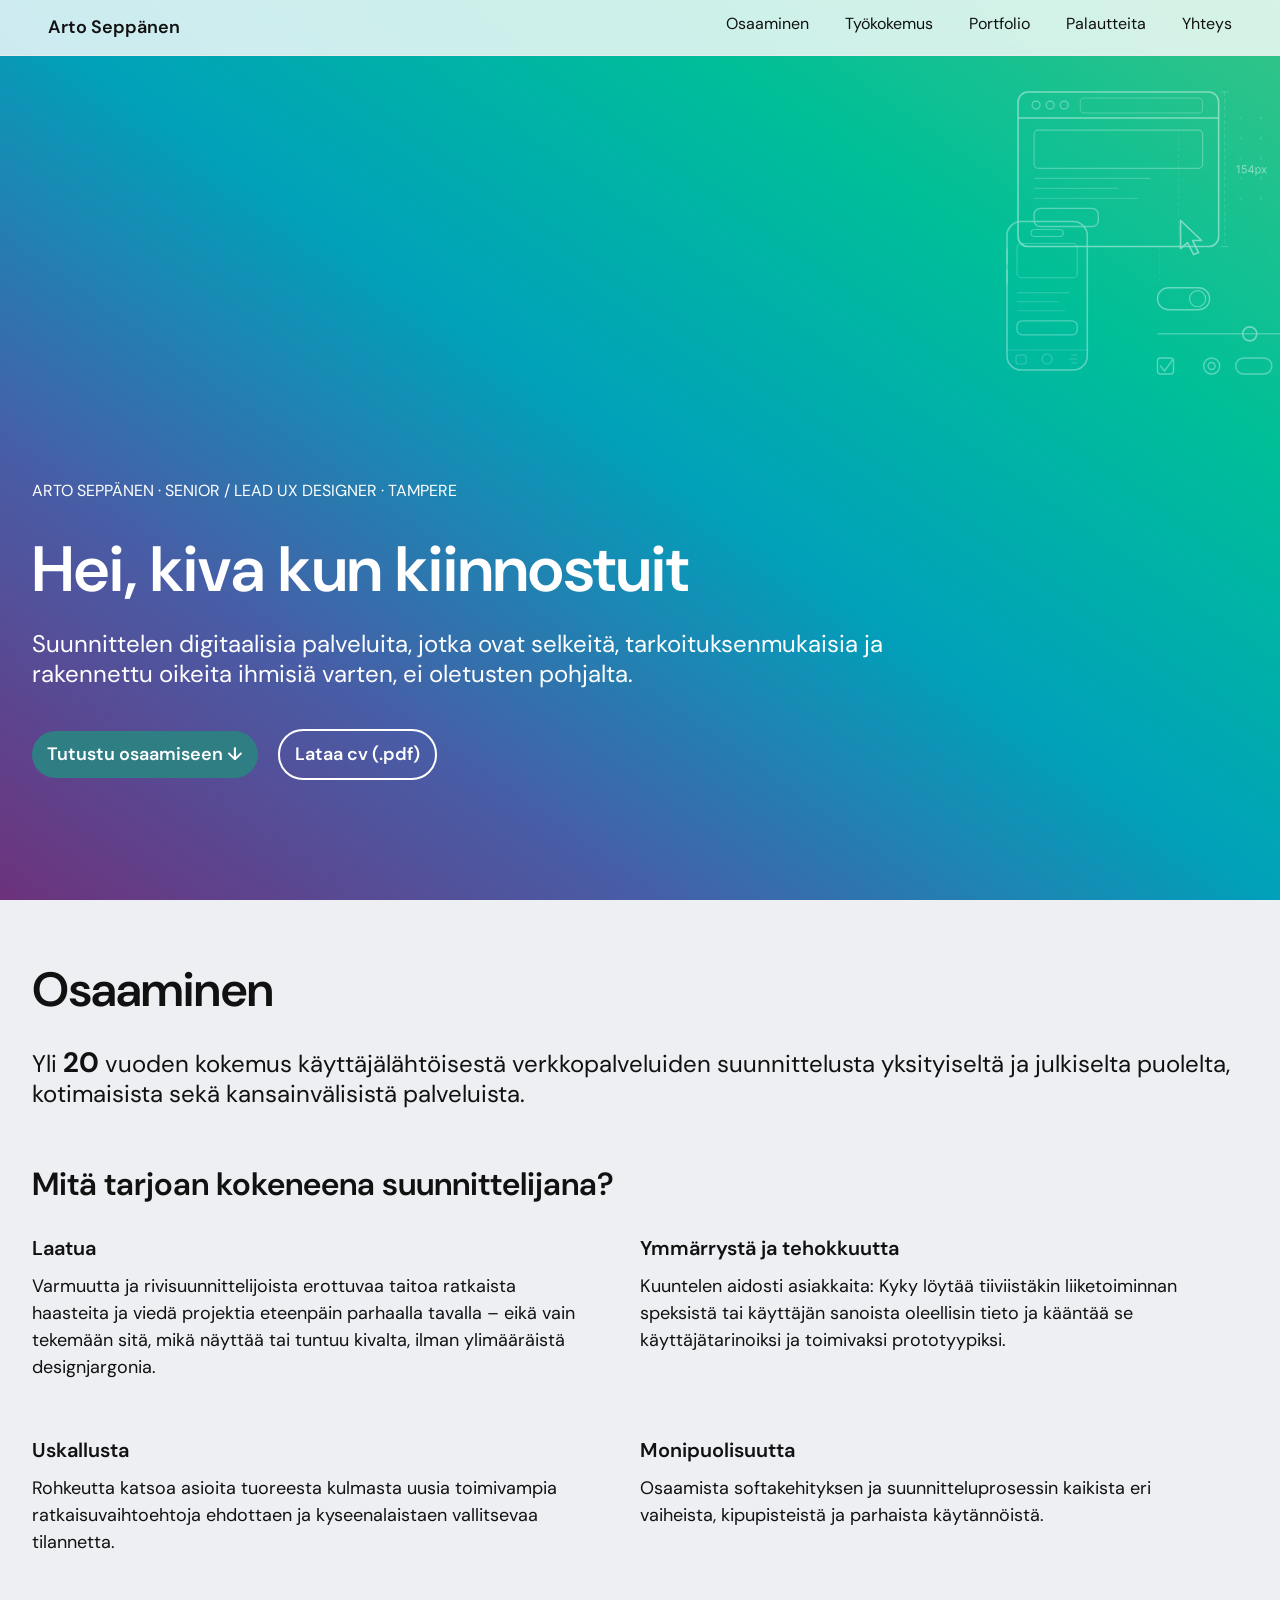
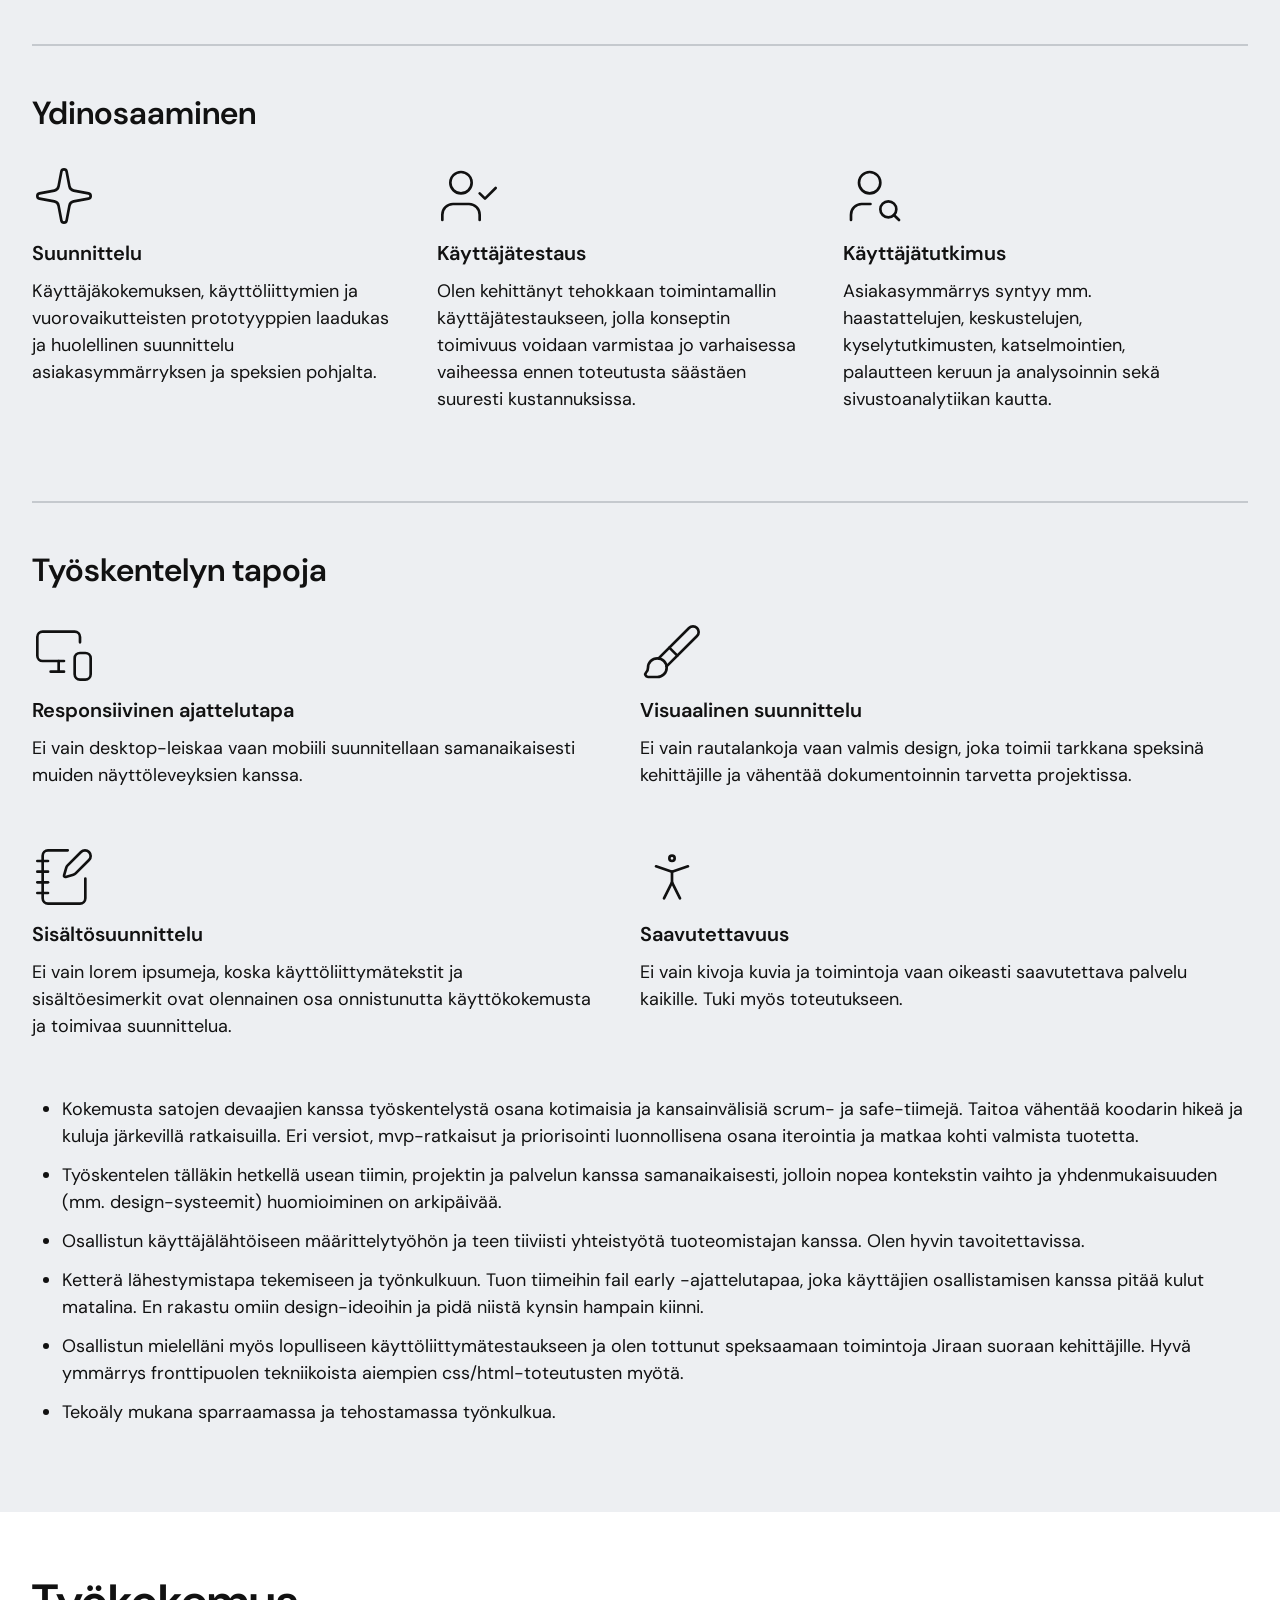
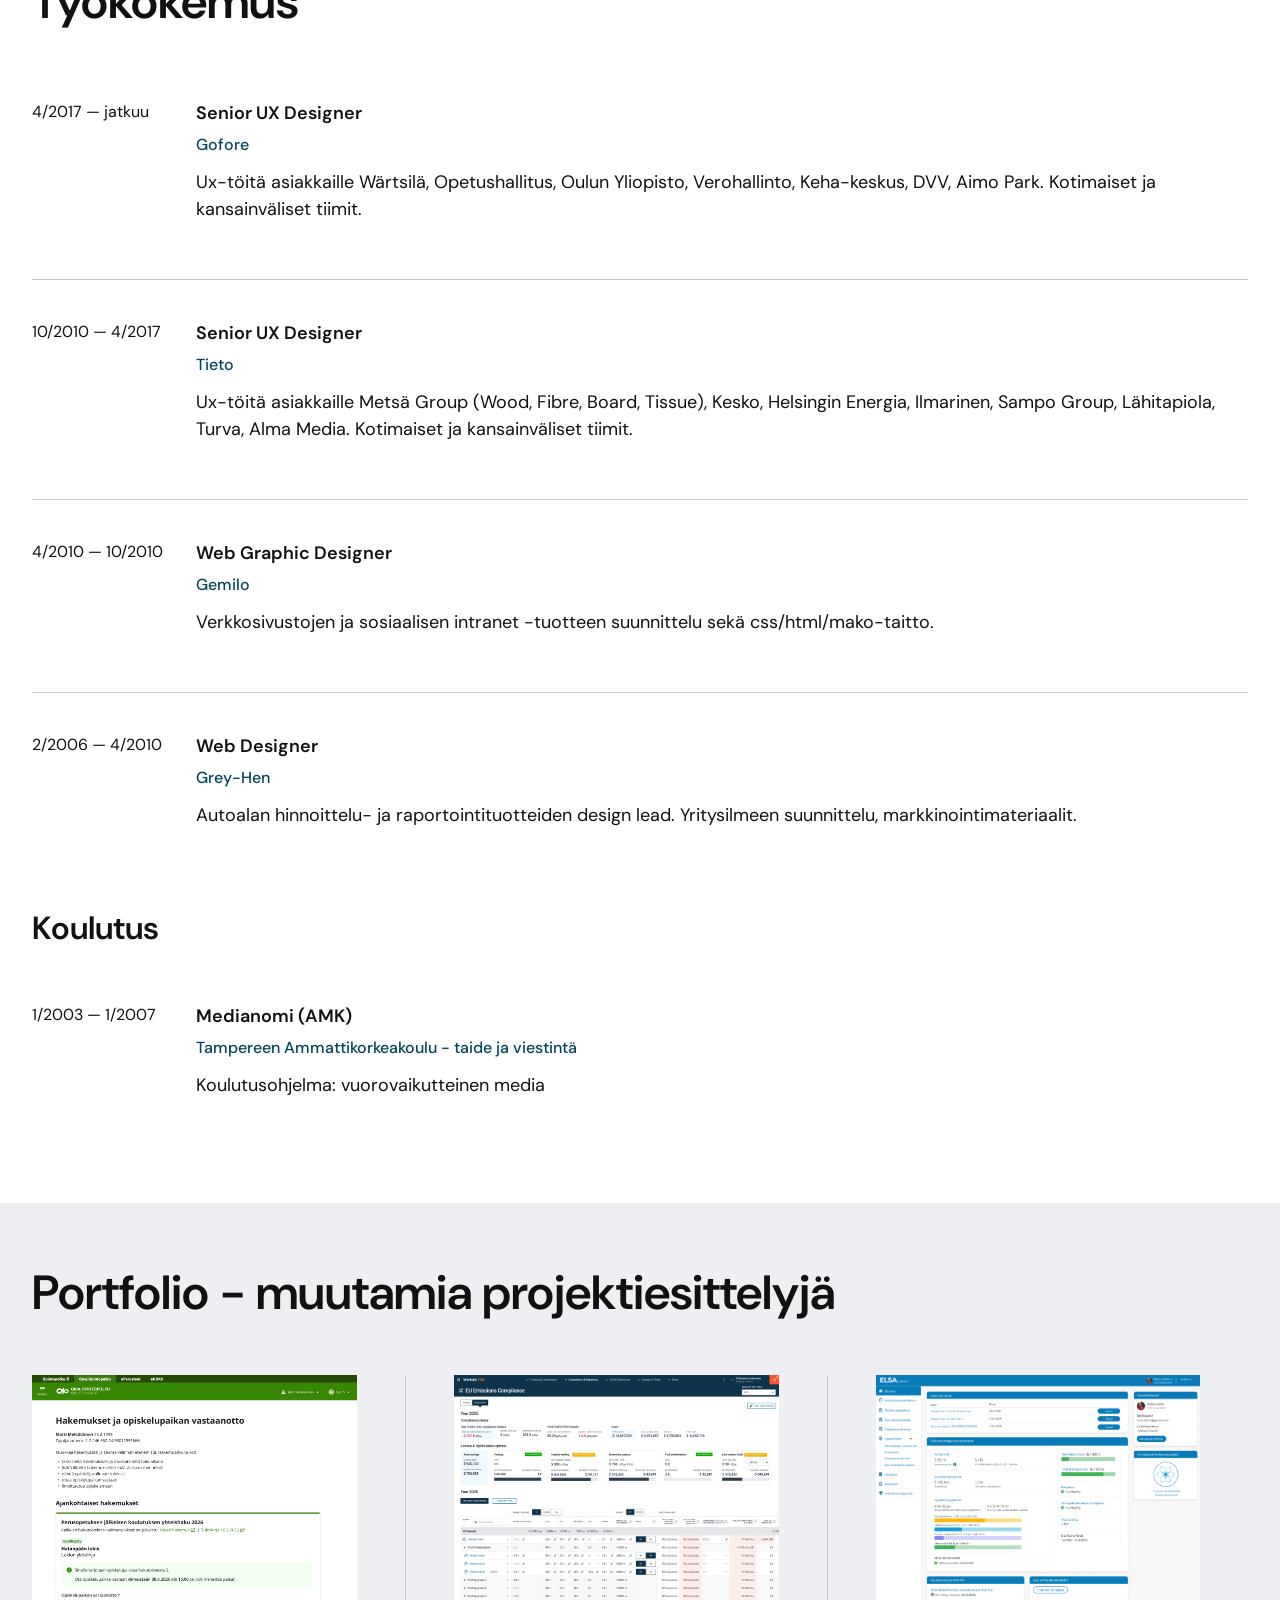
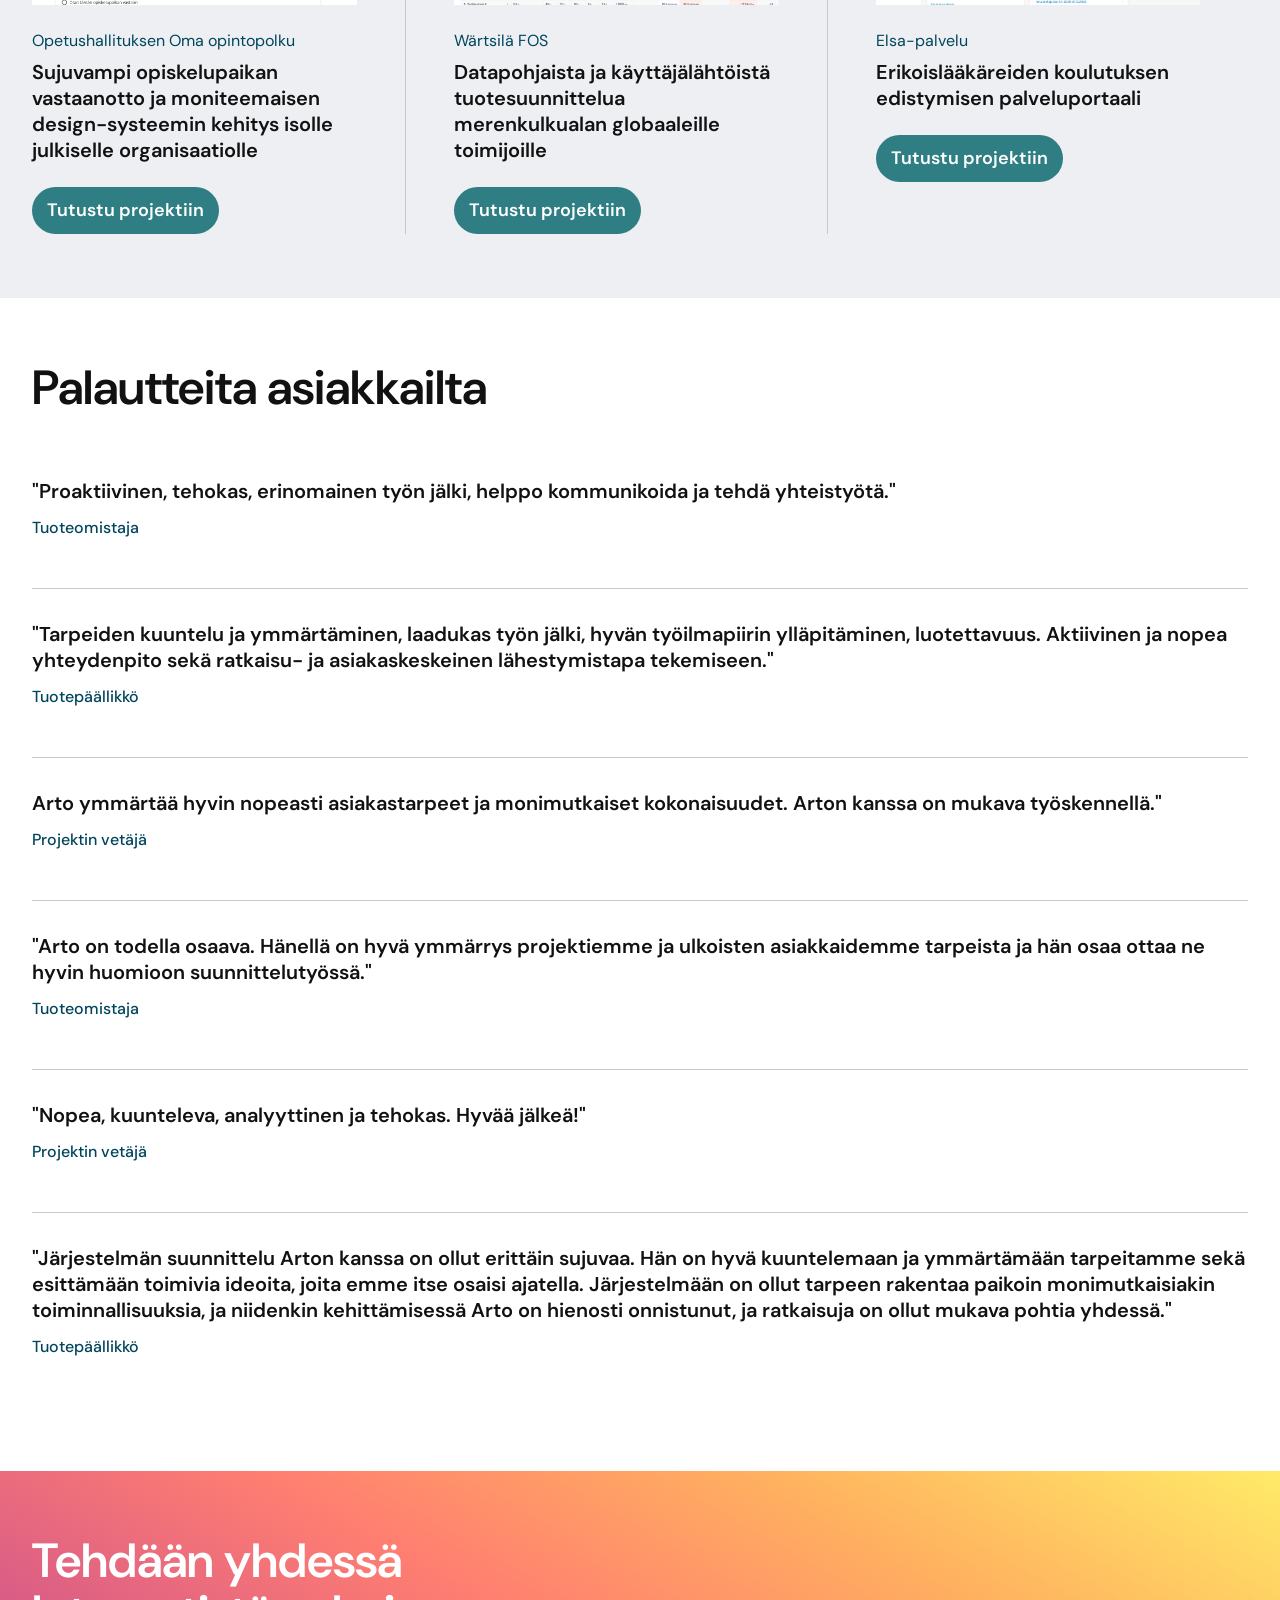
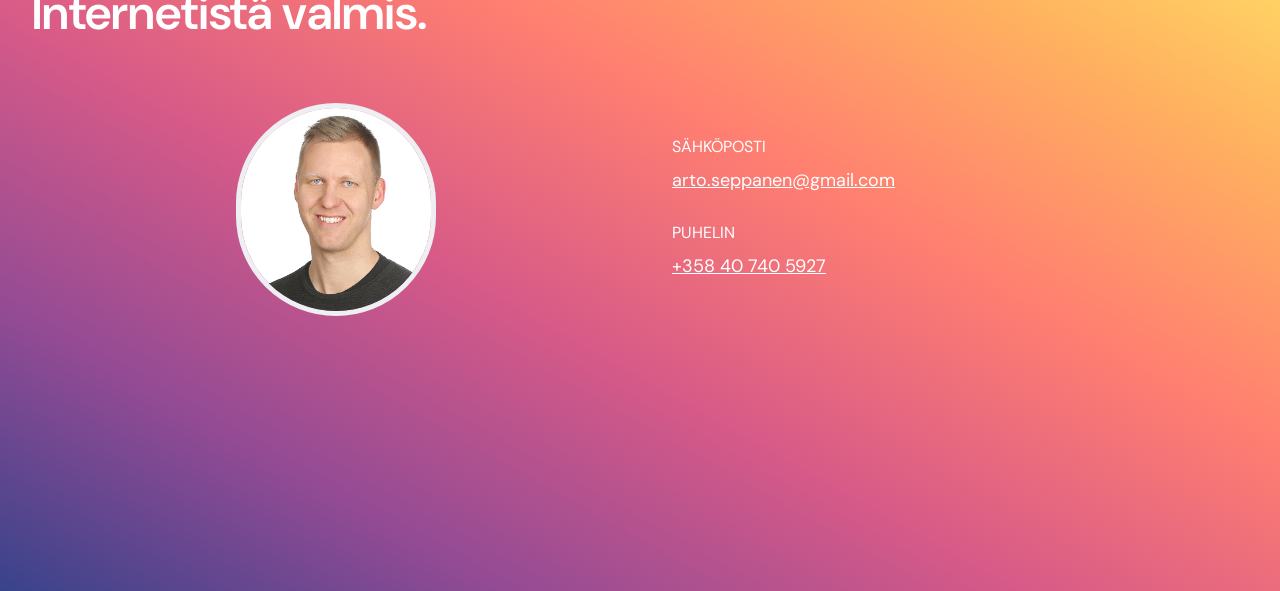
==== commit 6efedd97: "Update index.html cv added" ====
--- a/index.html
+++ b/index.html
@@ -53,7 +53,7 @@
       <p class="hero-meta">ARTO SEPPÄNEN&nbsp;·&nbsp;SENIOR / LEAD UX DESIGNER&nbsp;·&nbsp;TAMPERE</p>
       <h1>Hei, kiva kun kiinnostuit</h1>
       <p class="hero-sub">Suunnittelen digitaalisia palveluita, jotka ovat selkeitä, tarkoituksenmukaisia ja rakennettu oikeita ihmisiä varten, ei oletusten pohjalta.</p>
-      <a href="#esittely" class="portfolio-link">Tutustu osaamiseen ↓</a>
+      <a href="#esittely" class="portfolio-link">Tutustu osaamiseen ↓</a>&nbsp;&nbsp;&nbsp;&nbsp;<a href="cv_arto_seppanen_2026.pdf" class="portfolio-link" style="border: 2px solid #fff; background: transparent;">Lataa cv (.pdf)</a>
 	</div>
 	  
   </div>
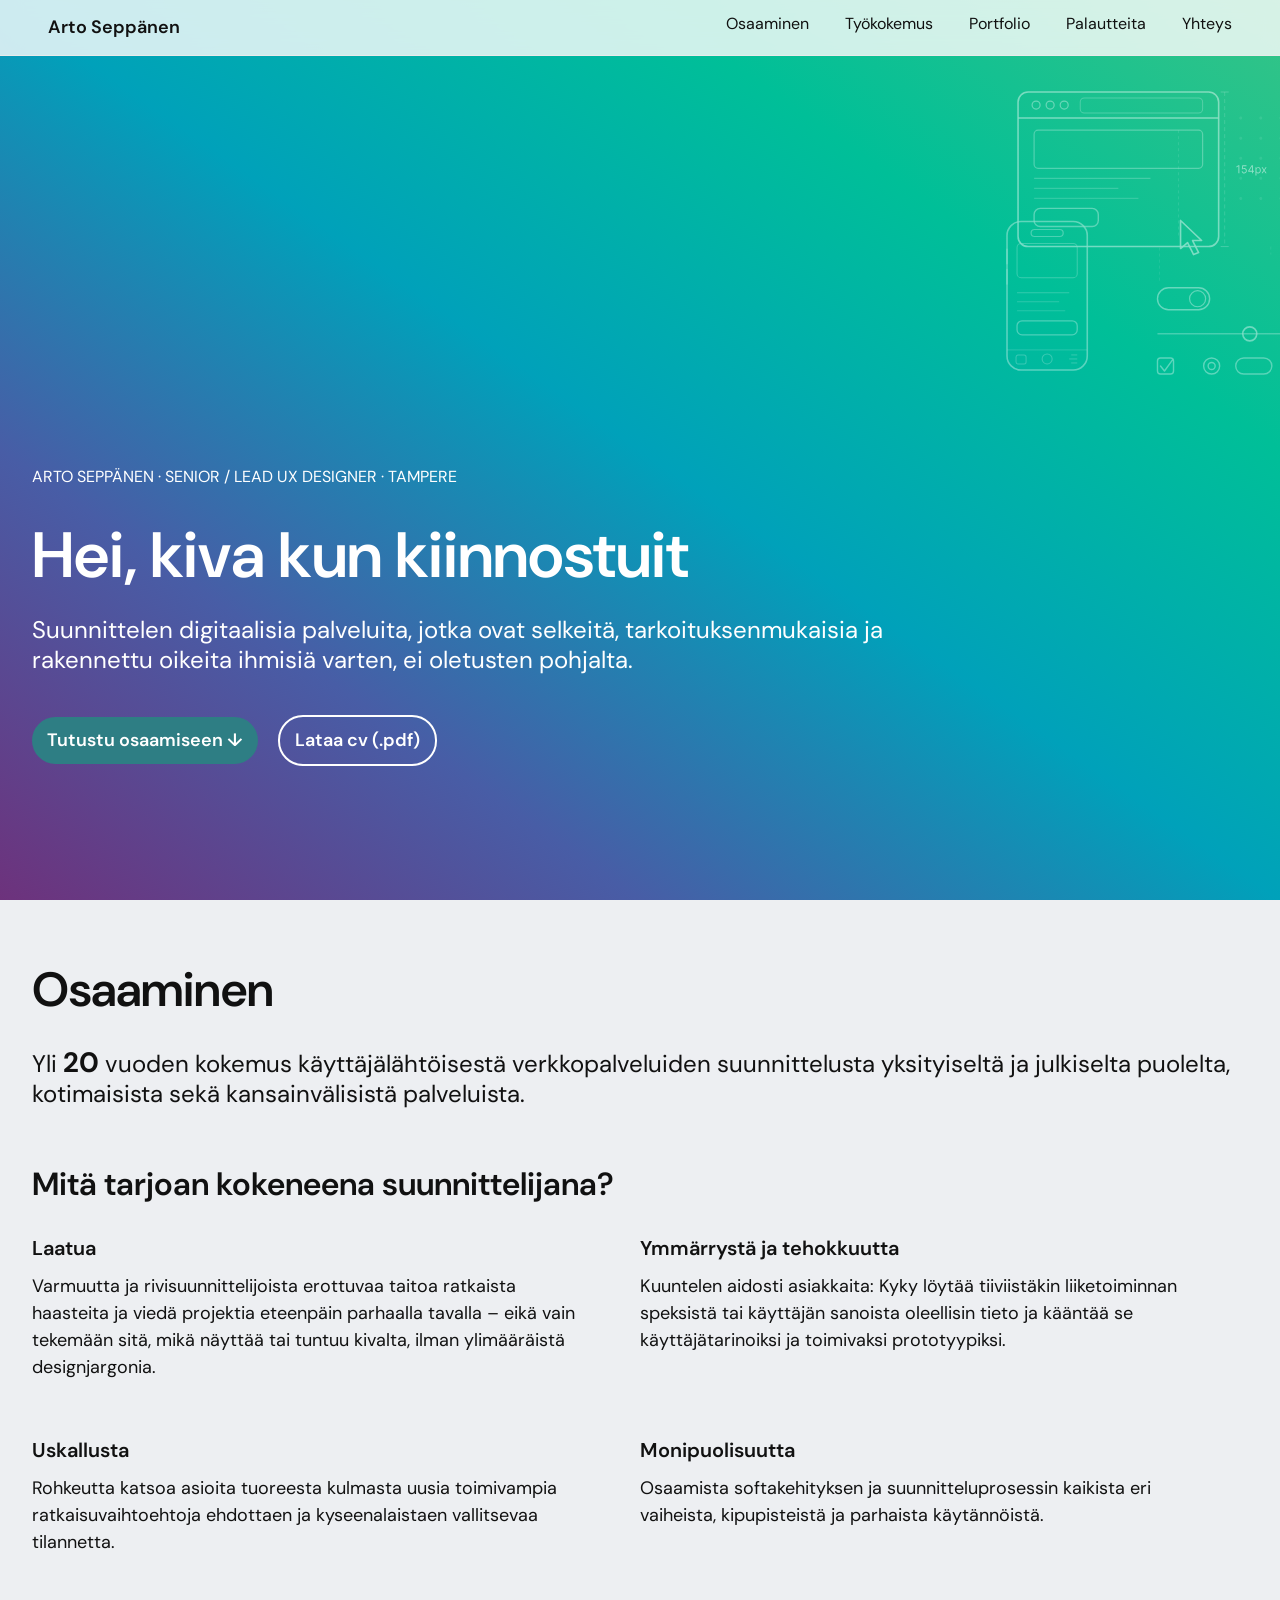
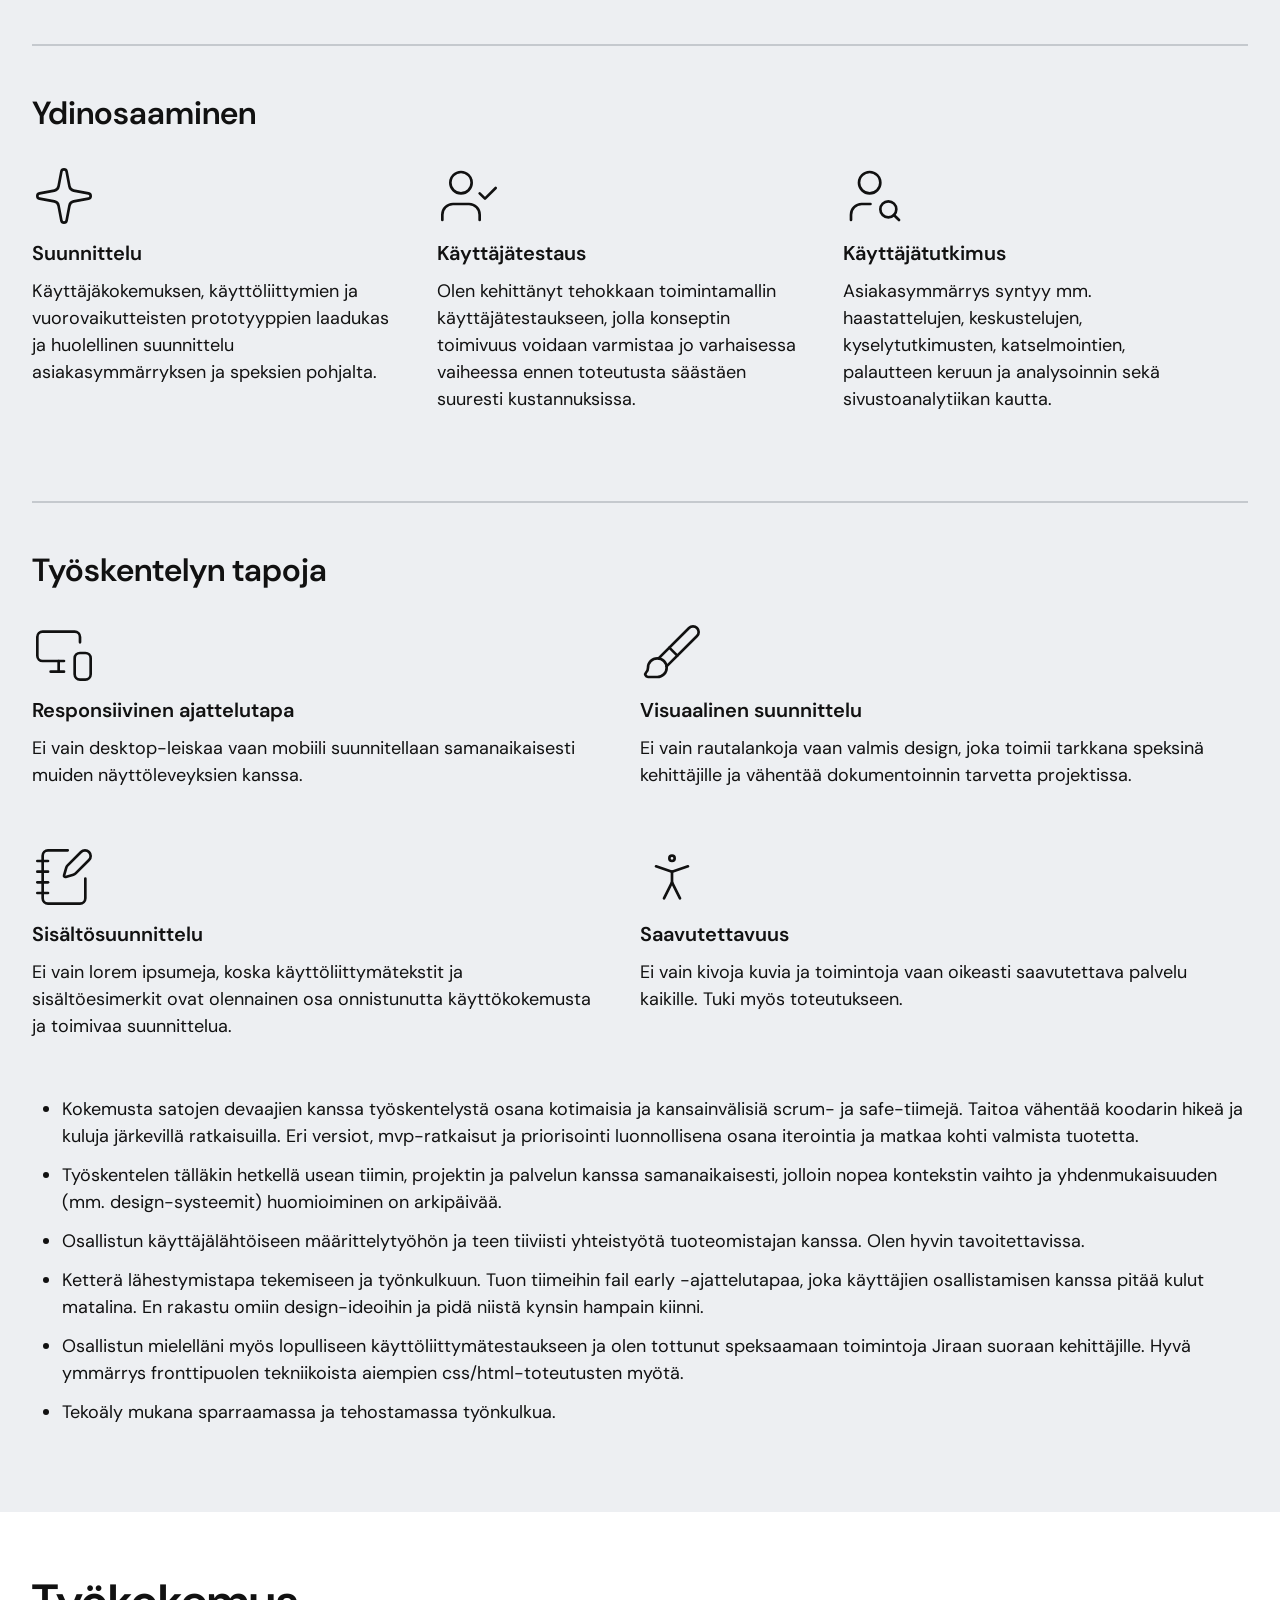
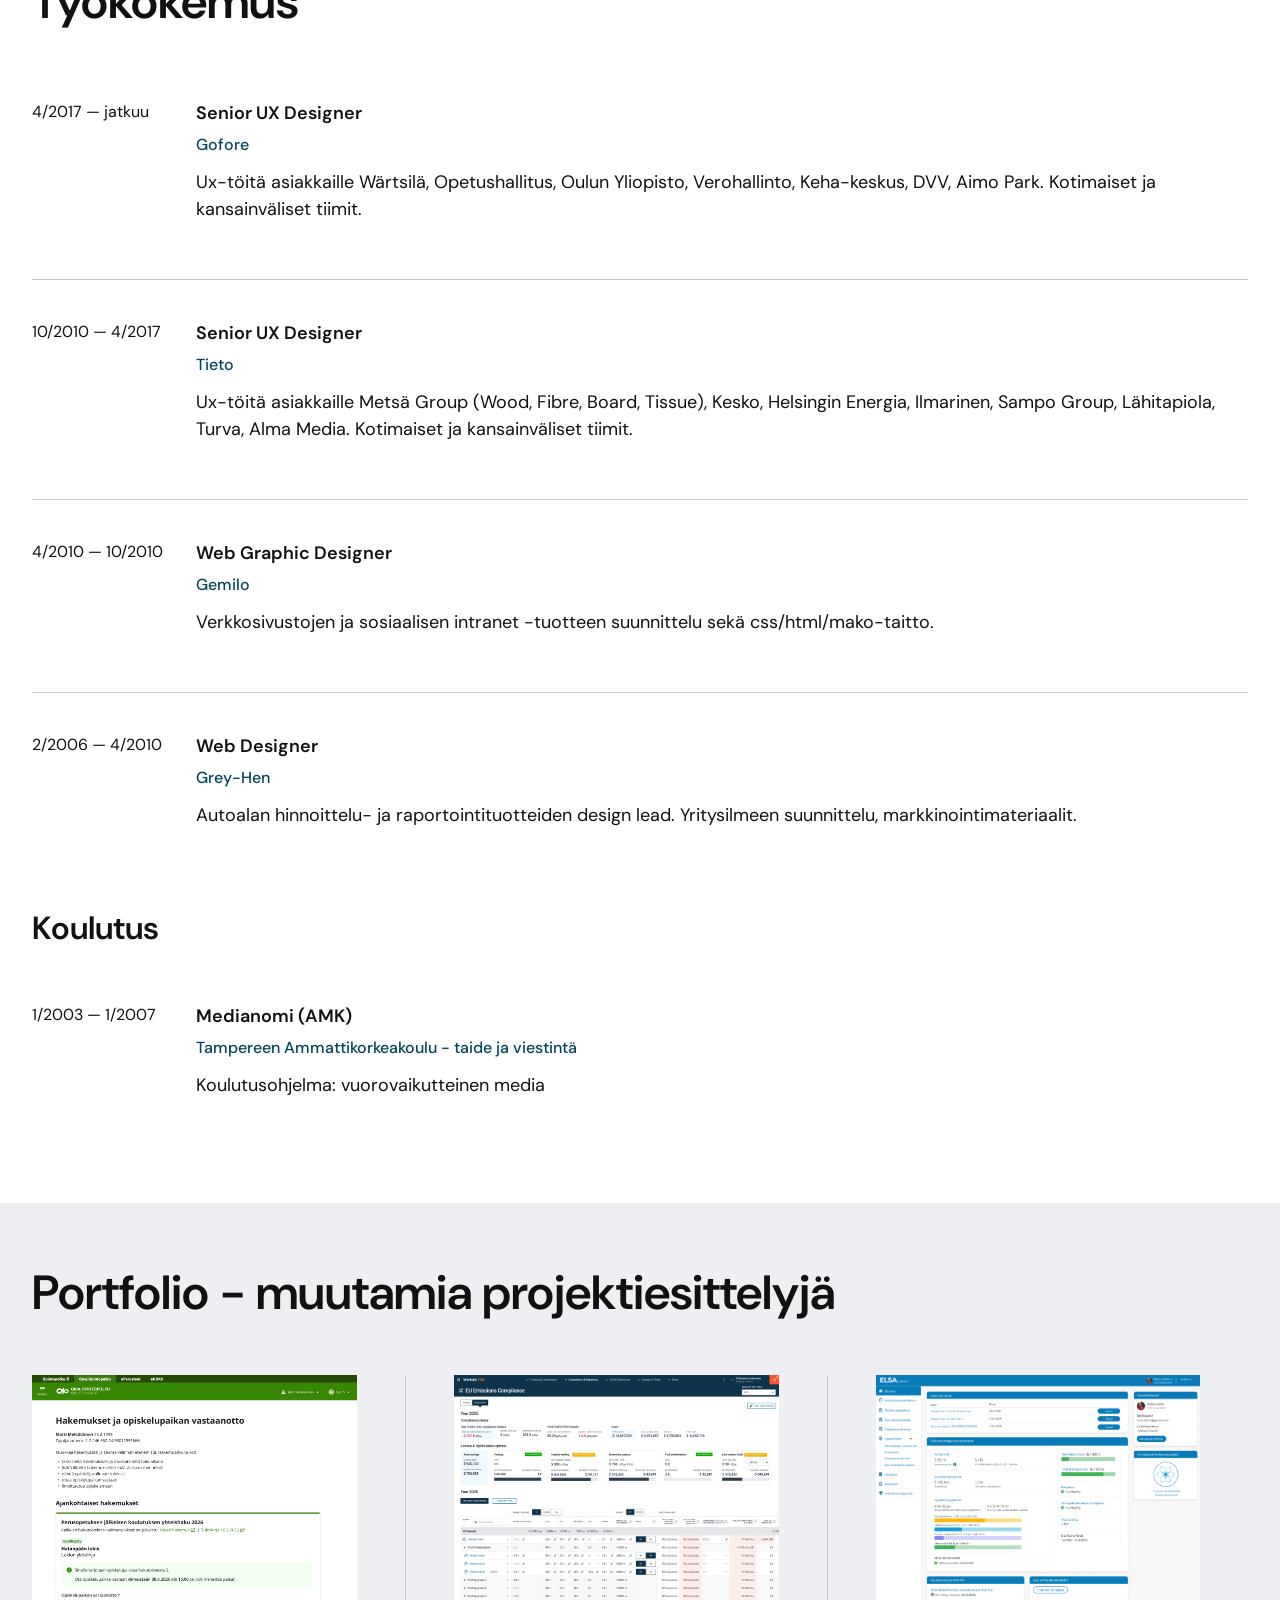
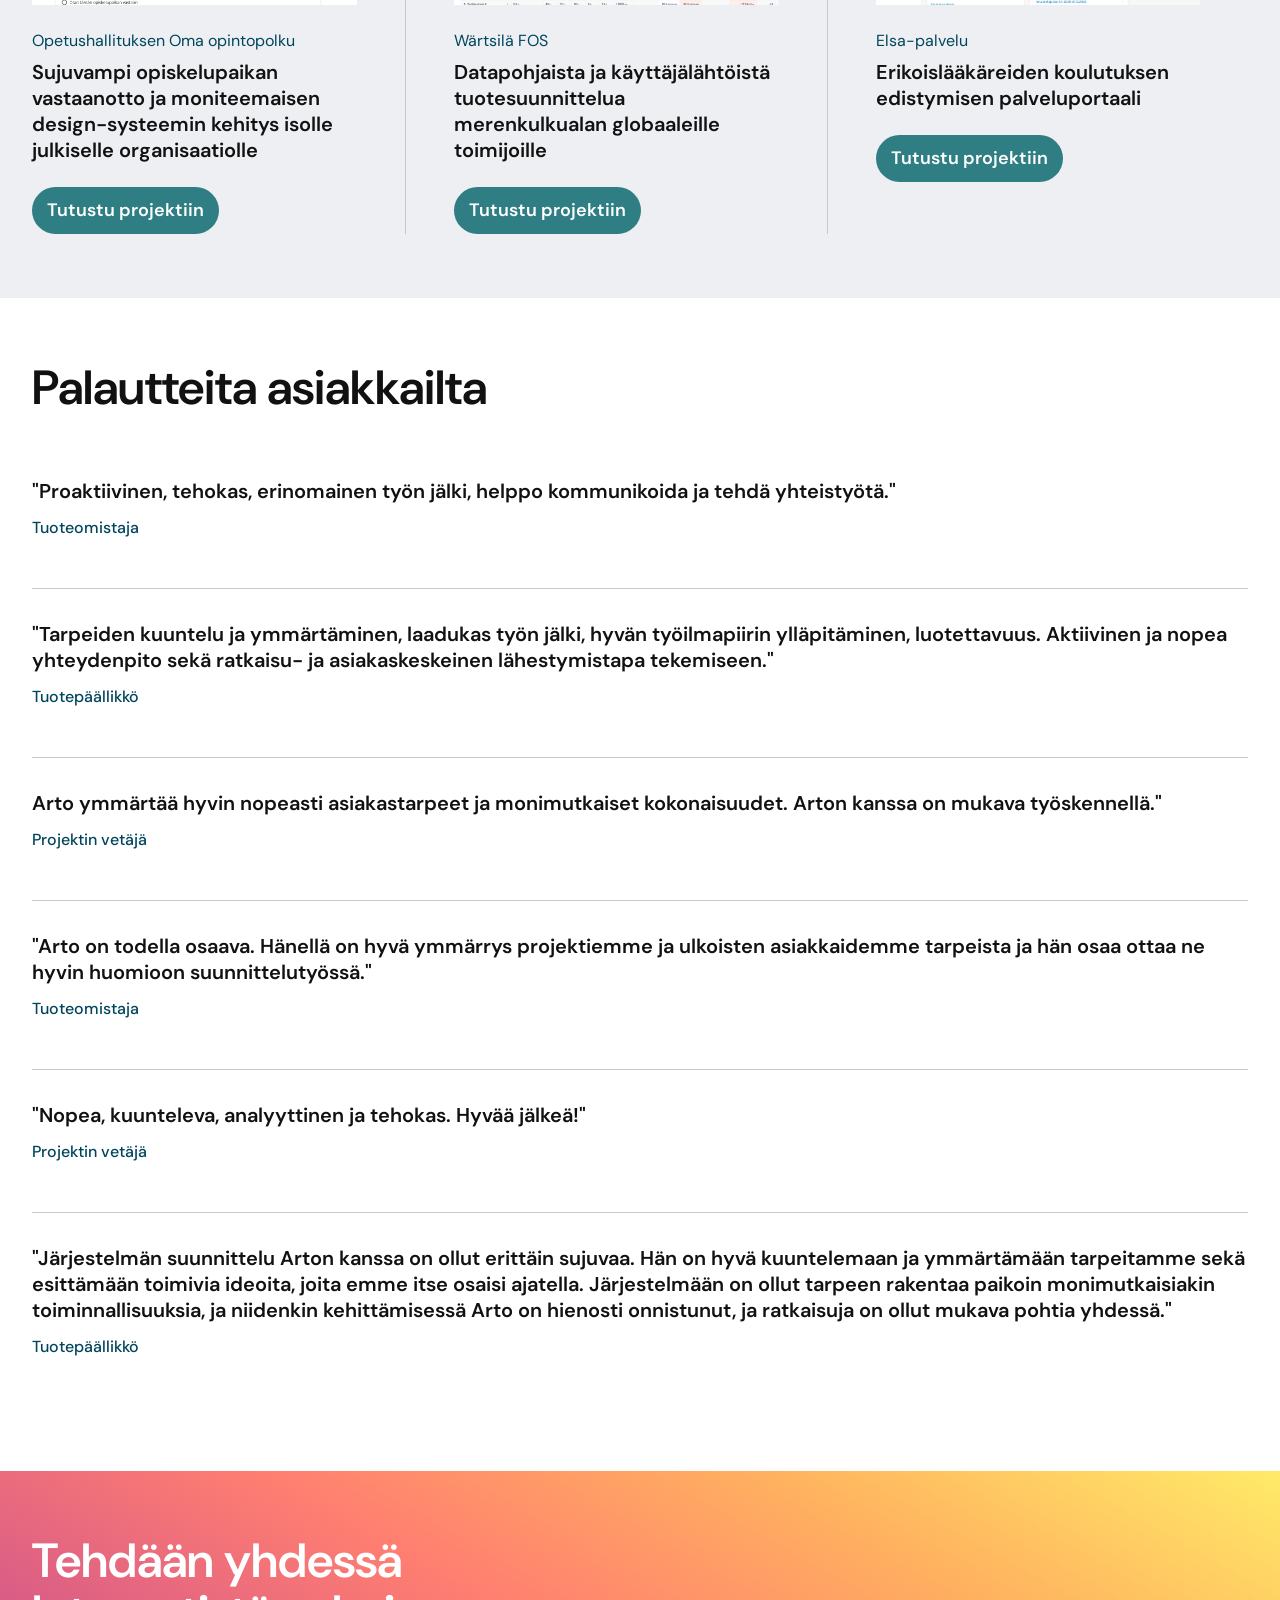
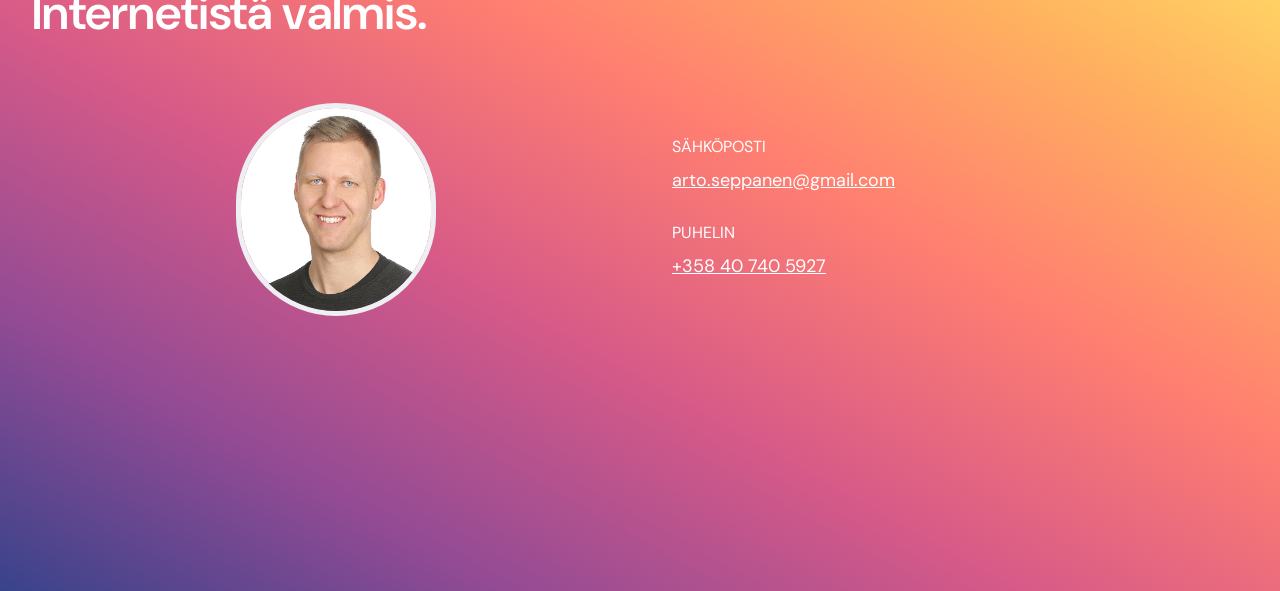
==== commit 63e3a24b: "Update index.html" ====
--- a/index.html
+++ b/index.html
@@ -53,7 +53,7 @@
       <p class="hero-meta">ARTO SEPPÄNEN&nbsp;·&nbsp;SENIOR / LEAD UX DESIGNER&nbsp;·&nbsp;TAMPERE</p>
       <h1>Hei, kiva kun kiinnostuit</h1>
       <p class="hero-sub">Suunnittelen digitaalisia palveluita, jotka ovat selkeitä, tarkoituksenmukaisia ja rakennettu oikeita ihmisiä varten, ei oletusten pohjalta.</p>
-      <a href="#esittely" class="portfolio-link">Tutustu osaamiseen ↓</a>&nbsp;&nbsp;&nbsp;&nbsp;<a href="cv_arto_seppanen_2026.pdf" class="portfolio-link" style="border: 2px solid #fff; background: transparent;">Lataa cv (.pdf)</a>
+      <a href="#esittely" style="margin-bottom:16px;" class="portfolio-link">Tutustu osaamiseen ↓</a>&nbsp;&nbsp;&nbsp;&nbsp;<a href="cv_arto_seppanen_2026.pdf" target="_blank" class="portfolio-link" style="border: 2px solid #fff; background: transparent;">Lataa cv (.pdf)</a>
 	</div>
 	  
   </div>
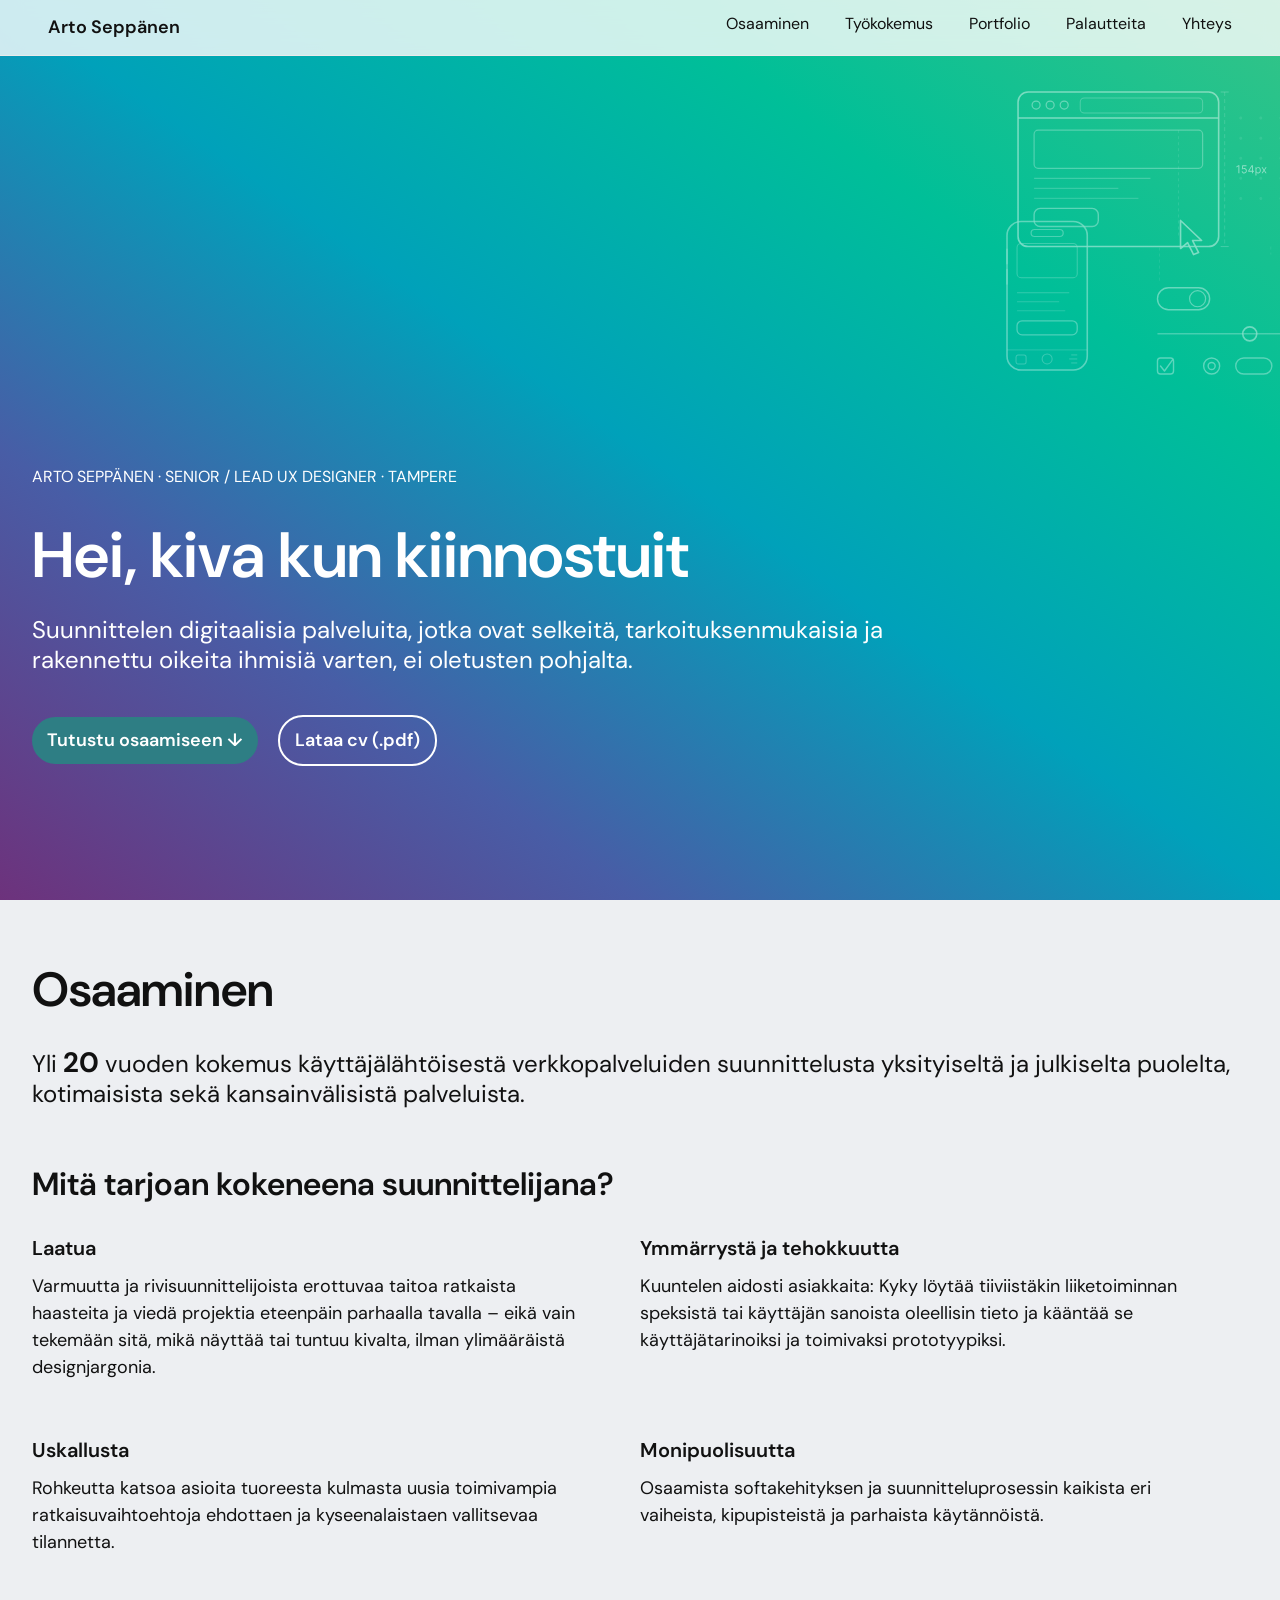
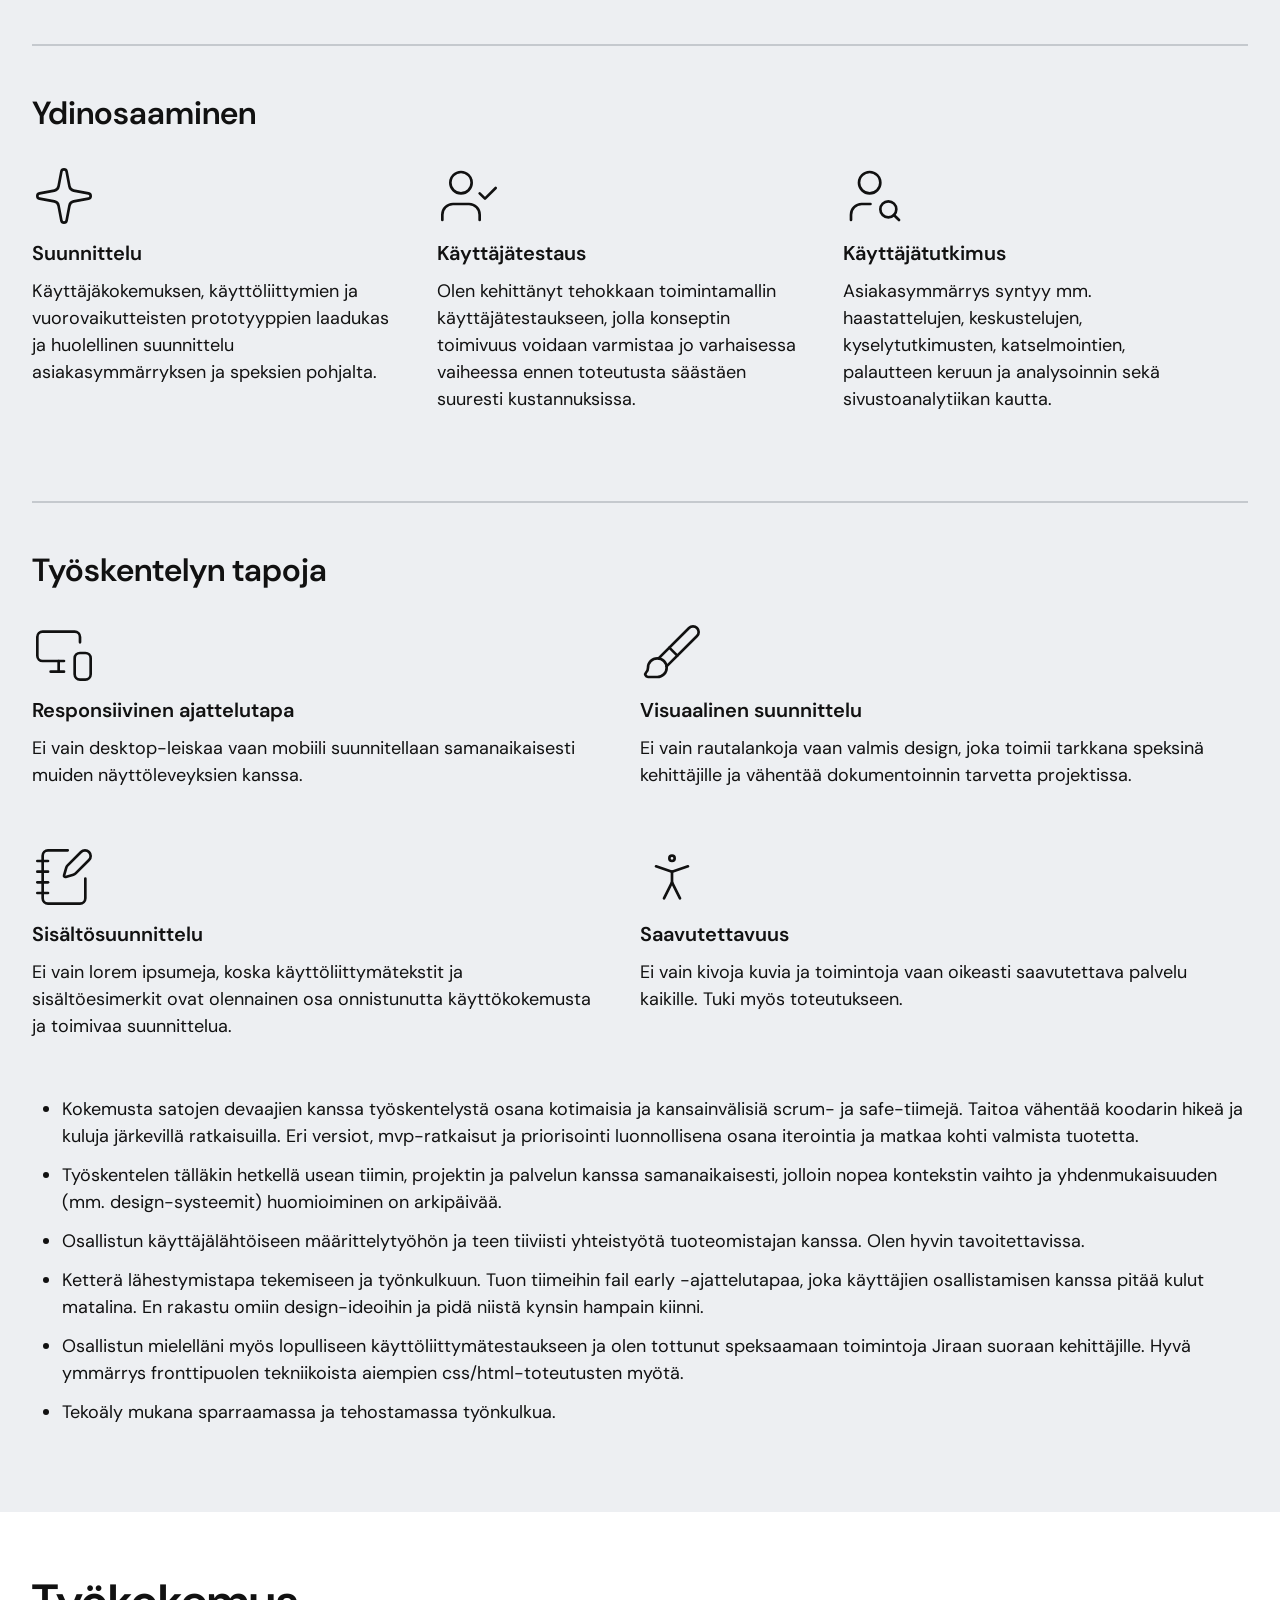
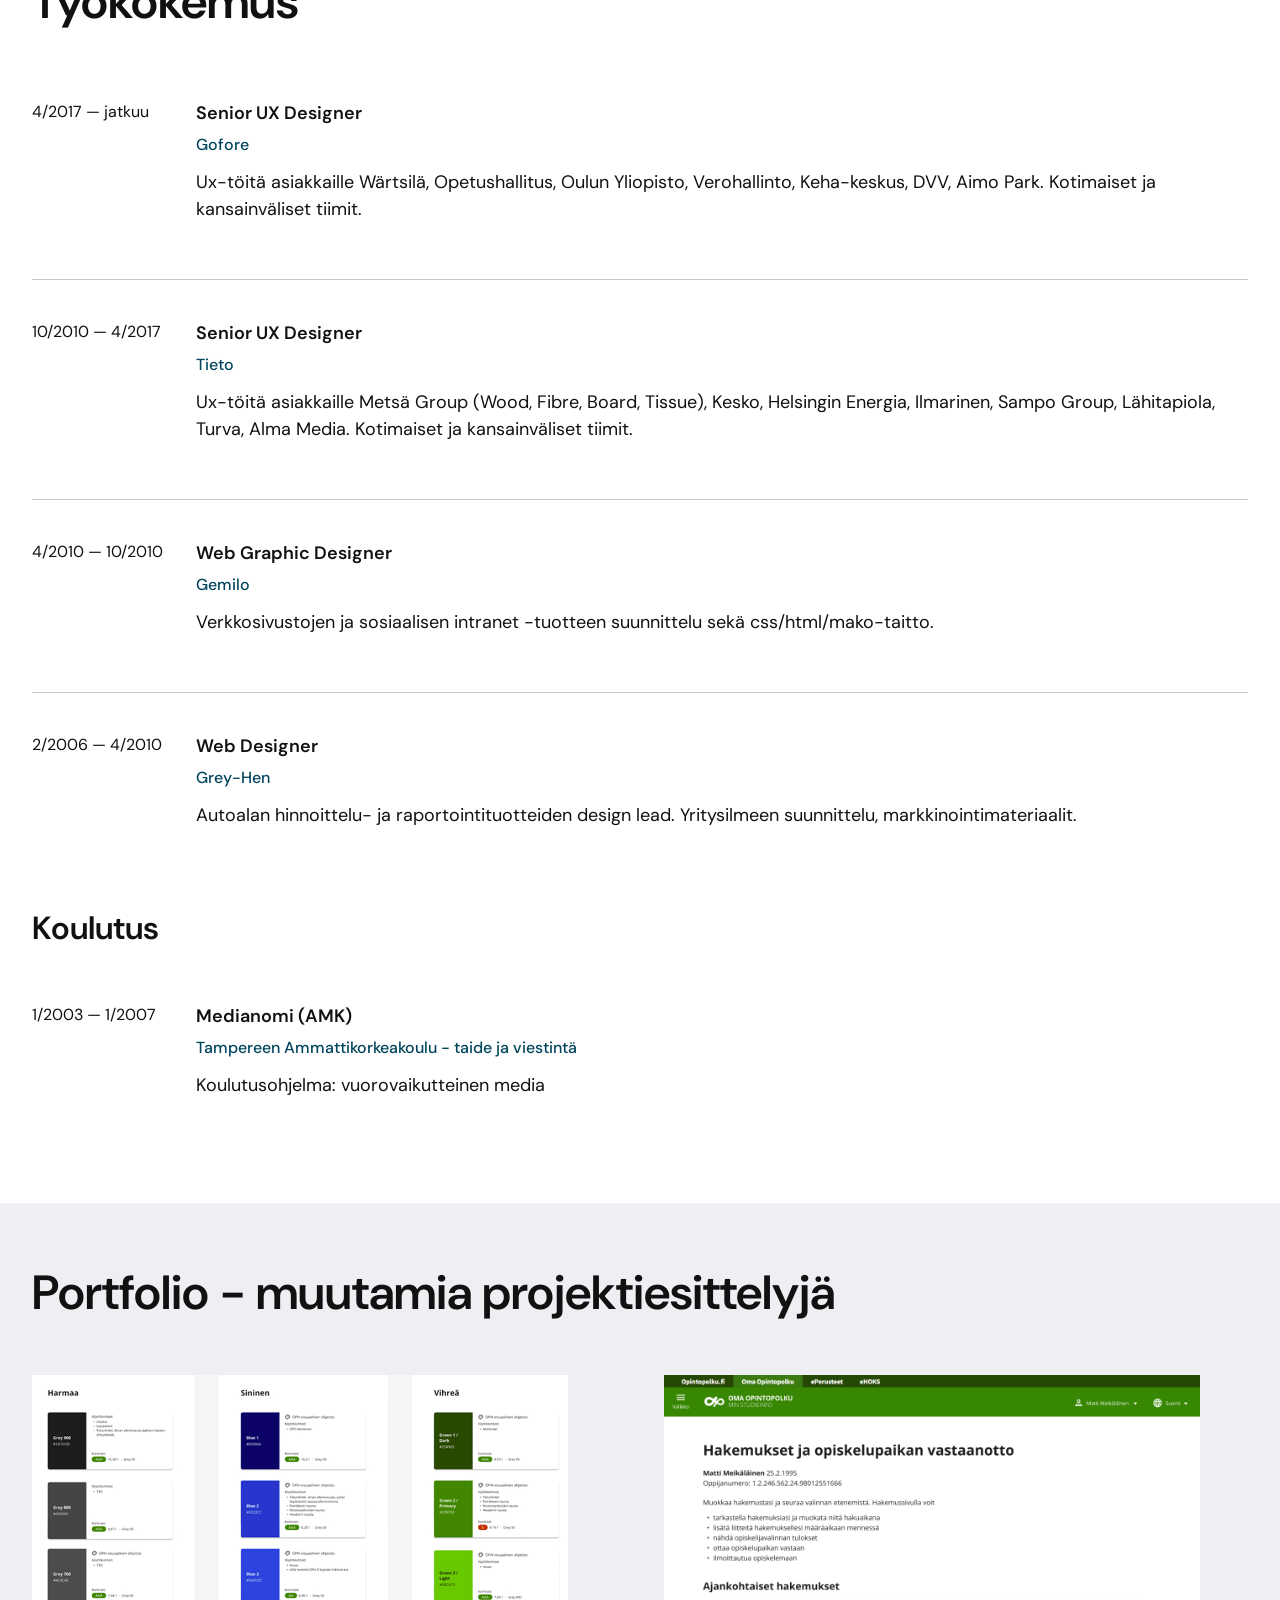
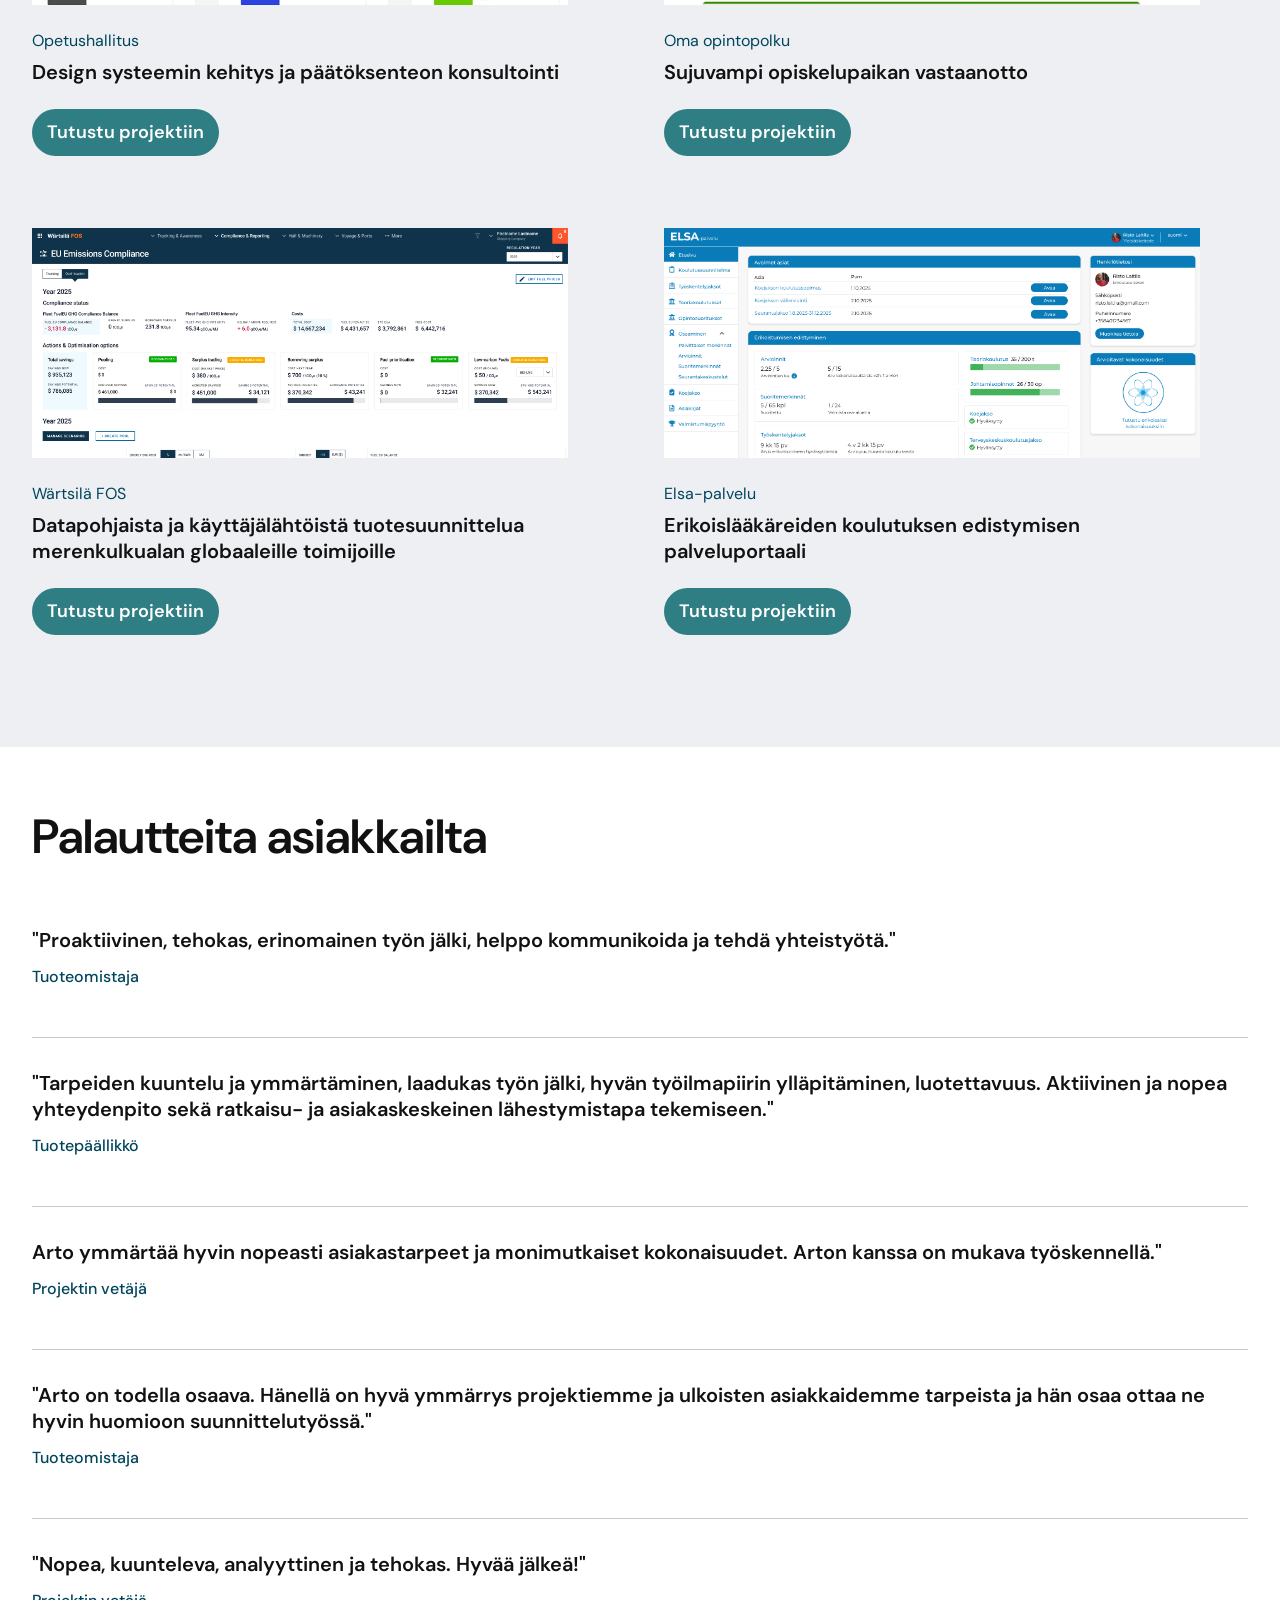
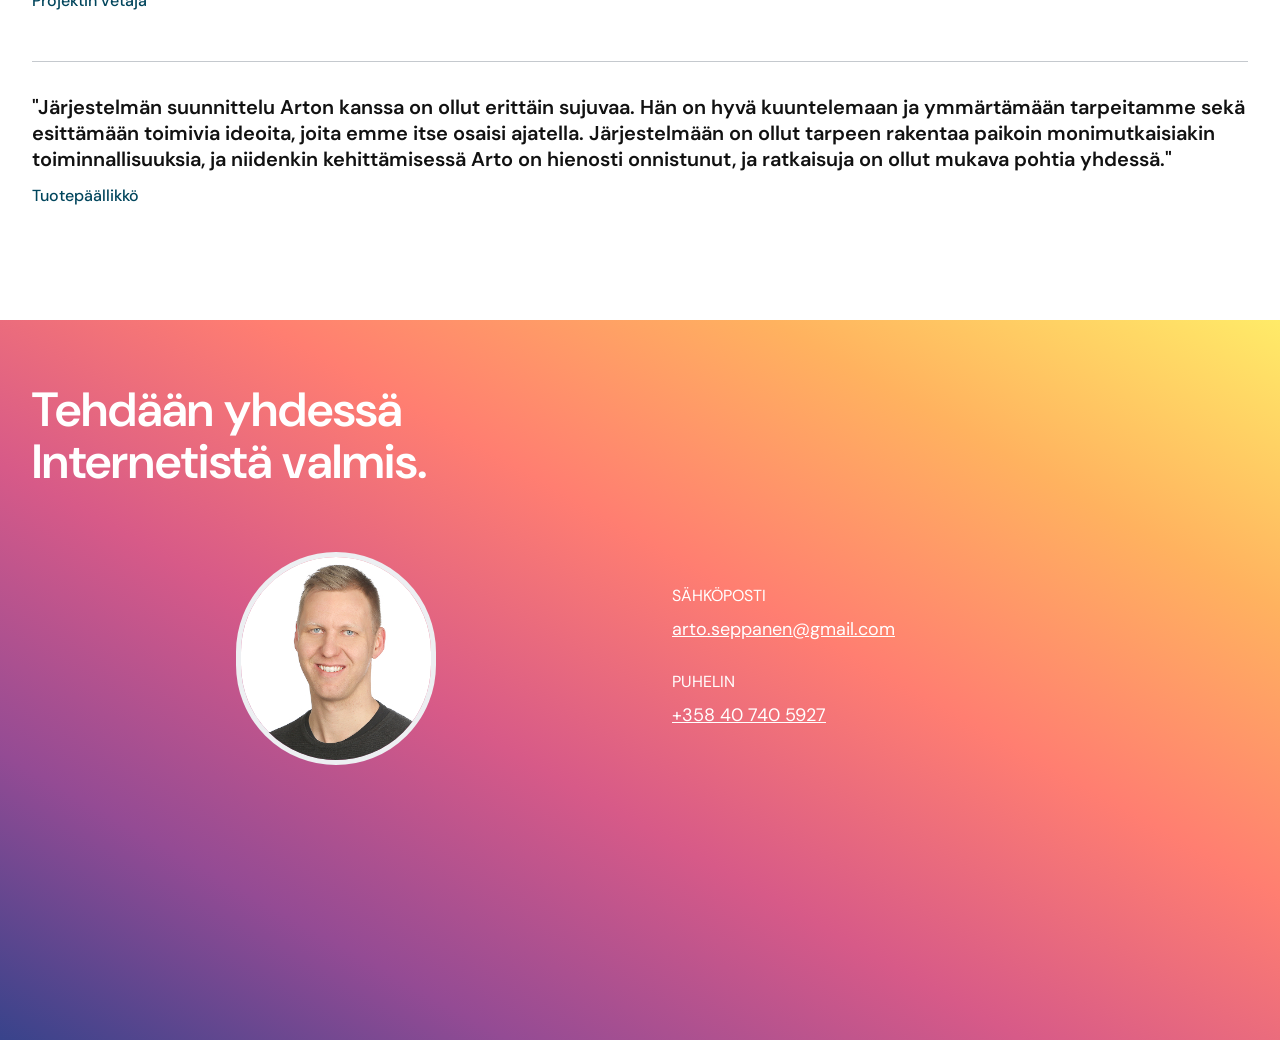
==== commit 59ba262b: "Add files via upload" ====
--- a/index.html
+++ b/index.html
@@ -35,7 +35,8 @@
   <a href="#esittely" class="mob-link">Osaaminen</a>
   <a href="#tyokokemus" class="mob-link">Työkokemus</a>
   <a href="#portfolio" class="mob-link">Portfolio</a>
-	<a href="projekti1.html" class="mob-link sublevel">Opetushallituksen Oma opintopolku</a>
+    <a href="projekti4.html" class="mob-link sublevel">Design system</a>
+	<a href="projekti1.html" class="mob-link sublevel">Oma opintopolku</a>
 	<a href="projekti2.html" class="mob-link sublevel">Wärtsilä FOS</a>
 	<a href="projekti3.html" class="mob-link sublevel">ELSA-palvelu</a>
   <a href="#palautteita" class="mob-link">Palautteita</a>
@@ -212,11 +213,19 @@
    
 
     <div class="portfolio-grid">
+     <div class="portfolio-card">
+        <a href="projekti4.html"><img src="ds3.jpg" alt="Design system" class="portfolio-img"></a>
+        <div class="portfolio-idx">Opetushallitus</div>
+       <h4><a href="projekti4.html">Design systeemin kehitys ja päätöksenteon konsultointi</a></h4>
+        
+        <a href="projekti4.html" class="portfolio-link">Tutustu projektiin</a>
+      </div>
+
 
       <div class="portfolio-card">
         <a href="projekti1.html"><img src="oph4.png" alt="Opiskelupaikan vastaanoton käyttöliittymä" class="portfolio-img"></a>
-        <div class="portfolio-idx">Opetushallituksen Oma opintopolku</div>
-       <h4><a href="projekti1.html">Sujuvampi opiskelupaikan vastaanotto ja moniteemaisen design-systeemin kehitys isolle julkiselle organisaatiolle</a></h4>
+        <div class="portfolio-idx">Oma opintopolku</div>
+       <h4><a href="projekti1.html">Sujuvampi opiskelupaikan vastaanotto</a></h4>
         
         <a href="projekti1.html" class="portfolio-link">Tutustu projektiin</a>
       </div>
@@ -361,4 +370,4 @@
   sections.forEach(s => spy.observe(s));
 </script>
 </body>
-</html>
+</html>
--- a/styles.css
+++ b/styles.css
@@ -430,21 +430,18 @@
 
     .portfolio-grid {
       display: grid;
-      grid-template-columns: repeat(3, 1fr);
+      grid-template-columns: repeat(2, 1fr);
 	  margin-left:-48px;
     }
 
     .portfolio-card {
-      border-left: 1px solid var(--rule);
-      padding: 0 48px;
+      padding: 0 48px 48px;
 	  margin-top: 24px;
     }
 	
 	 .portfolio-card h4 {margin-bottom: 24px;}
 	 .portfolio-card h4 a {text-decoration:none; color: var(--ink);}
 
-    .portfolio-card:first-child { border-left: none; }
-	 .portfolio-card:last-child { }
 
     .portfolio-img {
       width: 100%;
@@ -637,8 +634,7 @@
 
       .portfolio-grid { grid-template-columns: 1fr; margin-left:0; }
       .portfolio-card {border:0;padding: 64px 0 0;margin-top: 0;}
-      .portfolio-card:first-child { border-top: none; padding-top: 0; }
-	  
+      .portfolio-card:first-child { border-top: none; padding-top: 0; }	  
 
       .yhteys-grid { grid-template-columns: 1fr; }
       .yhteys-cell:nth-child(even) {border-left: none;padding: 16px 0;}
@@ -688,4 +684,4 @@
       outline: 2px solid var(--accent);
       outline-offset: 3px;
     }
-	
+	
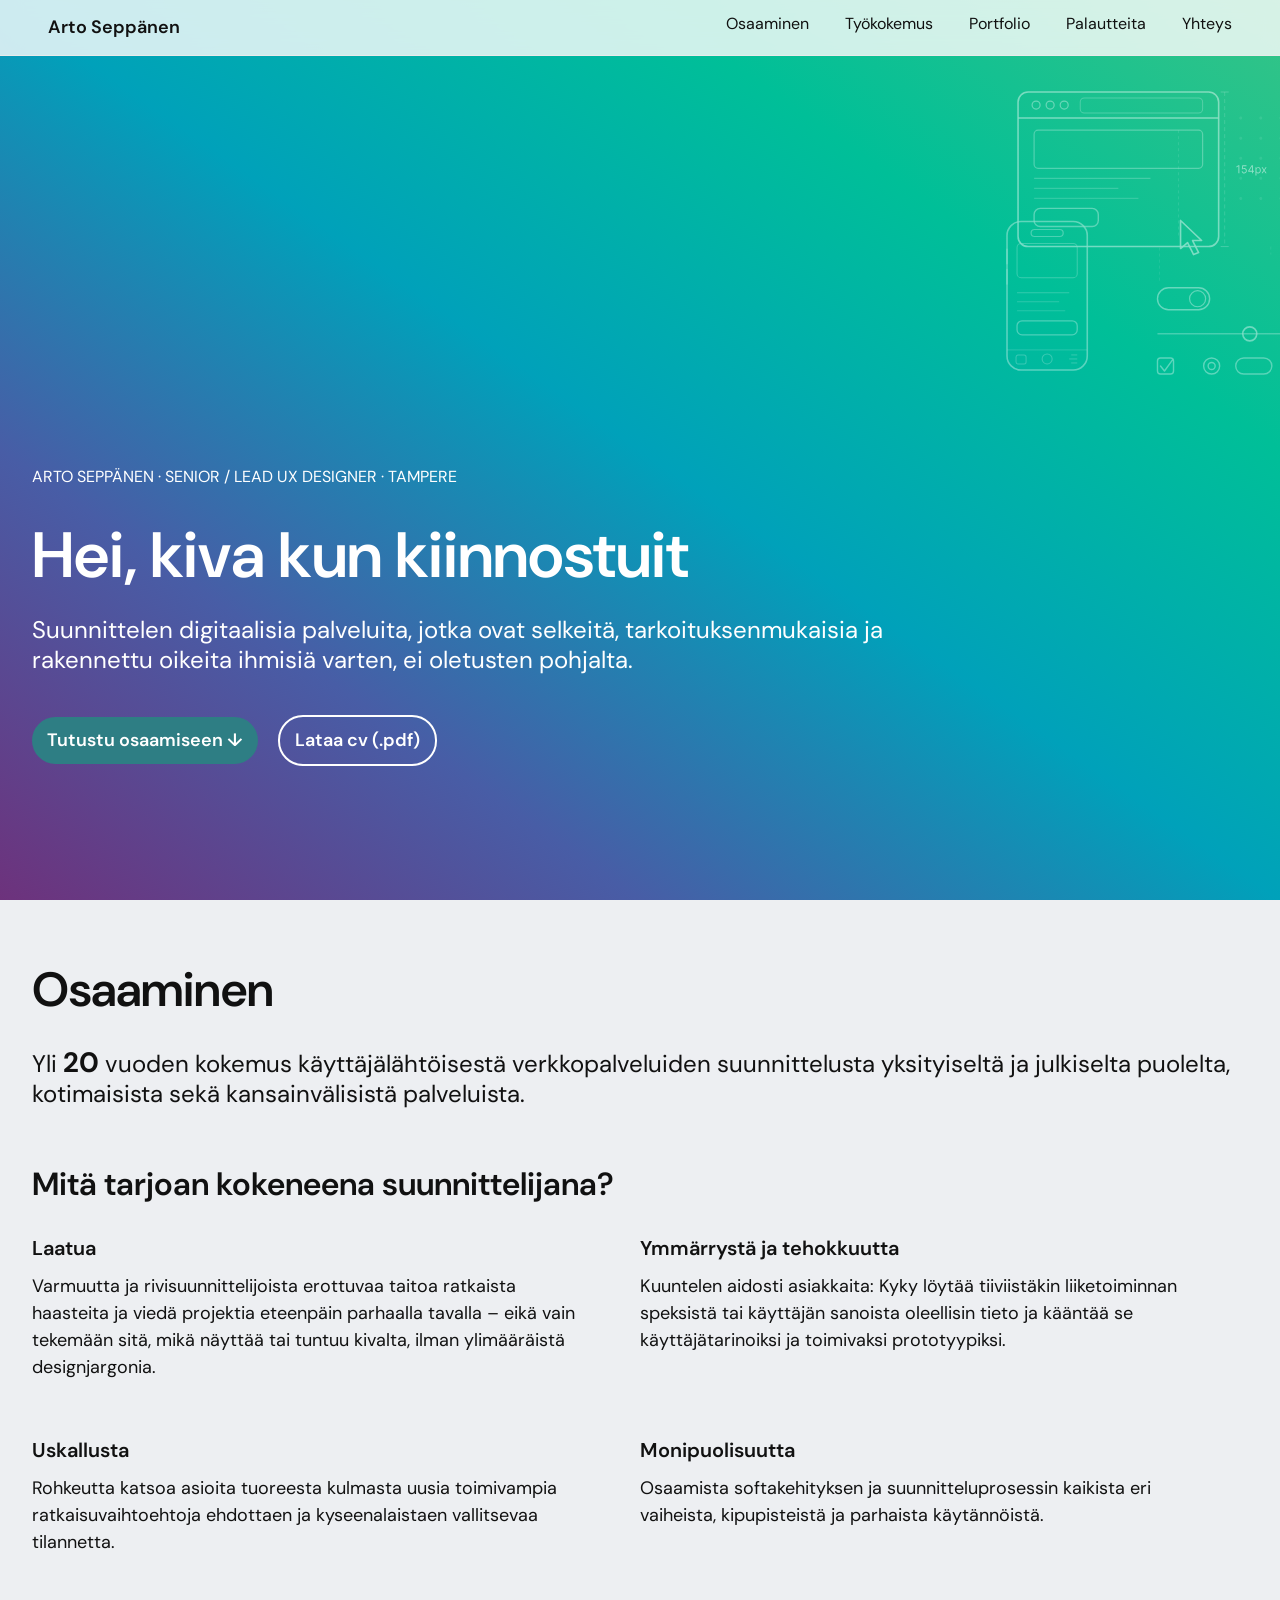
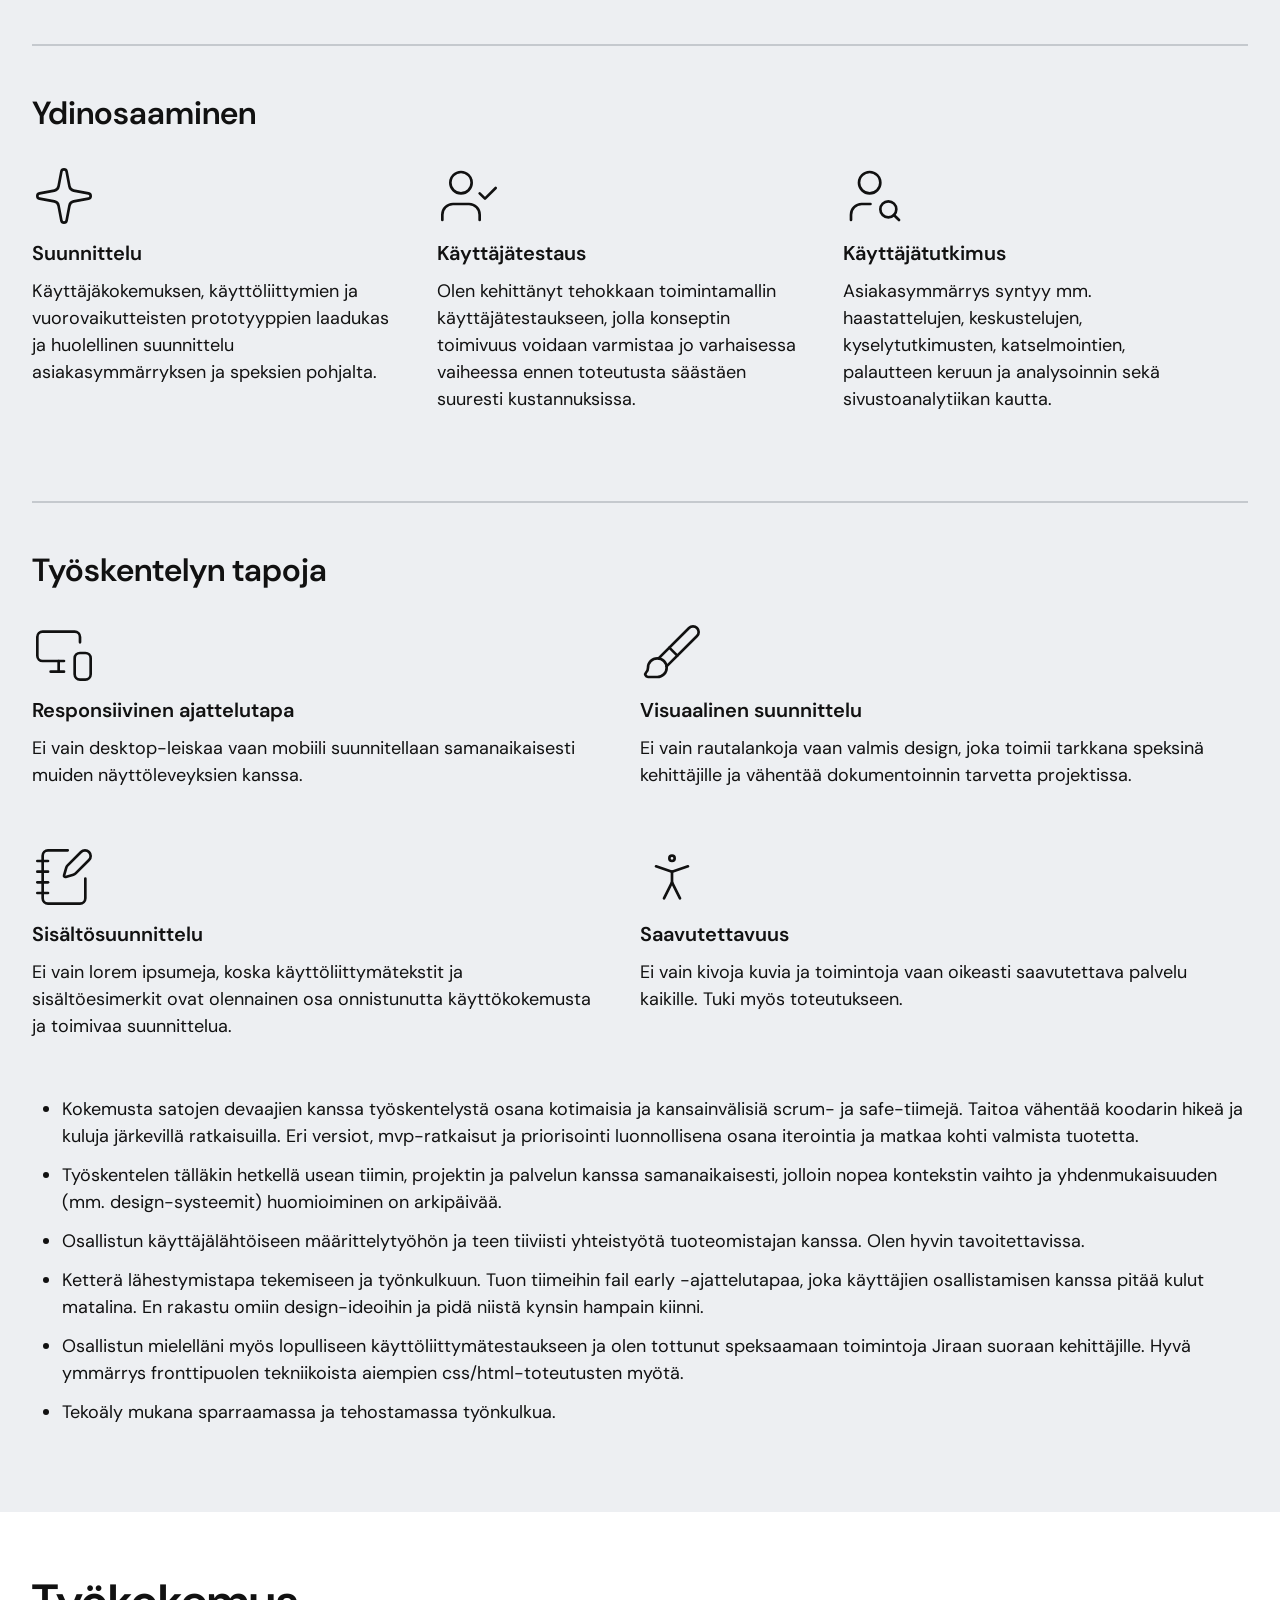
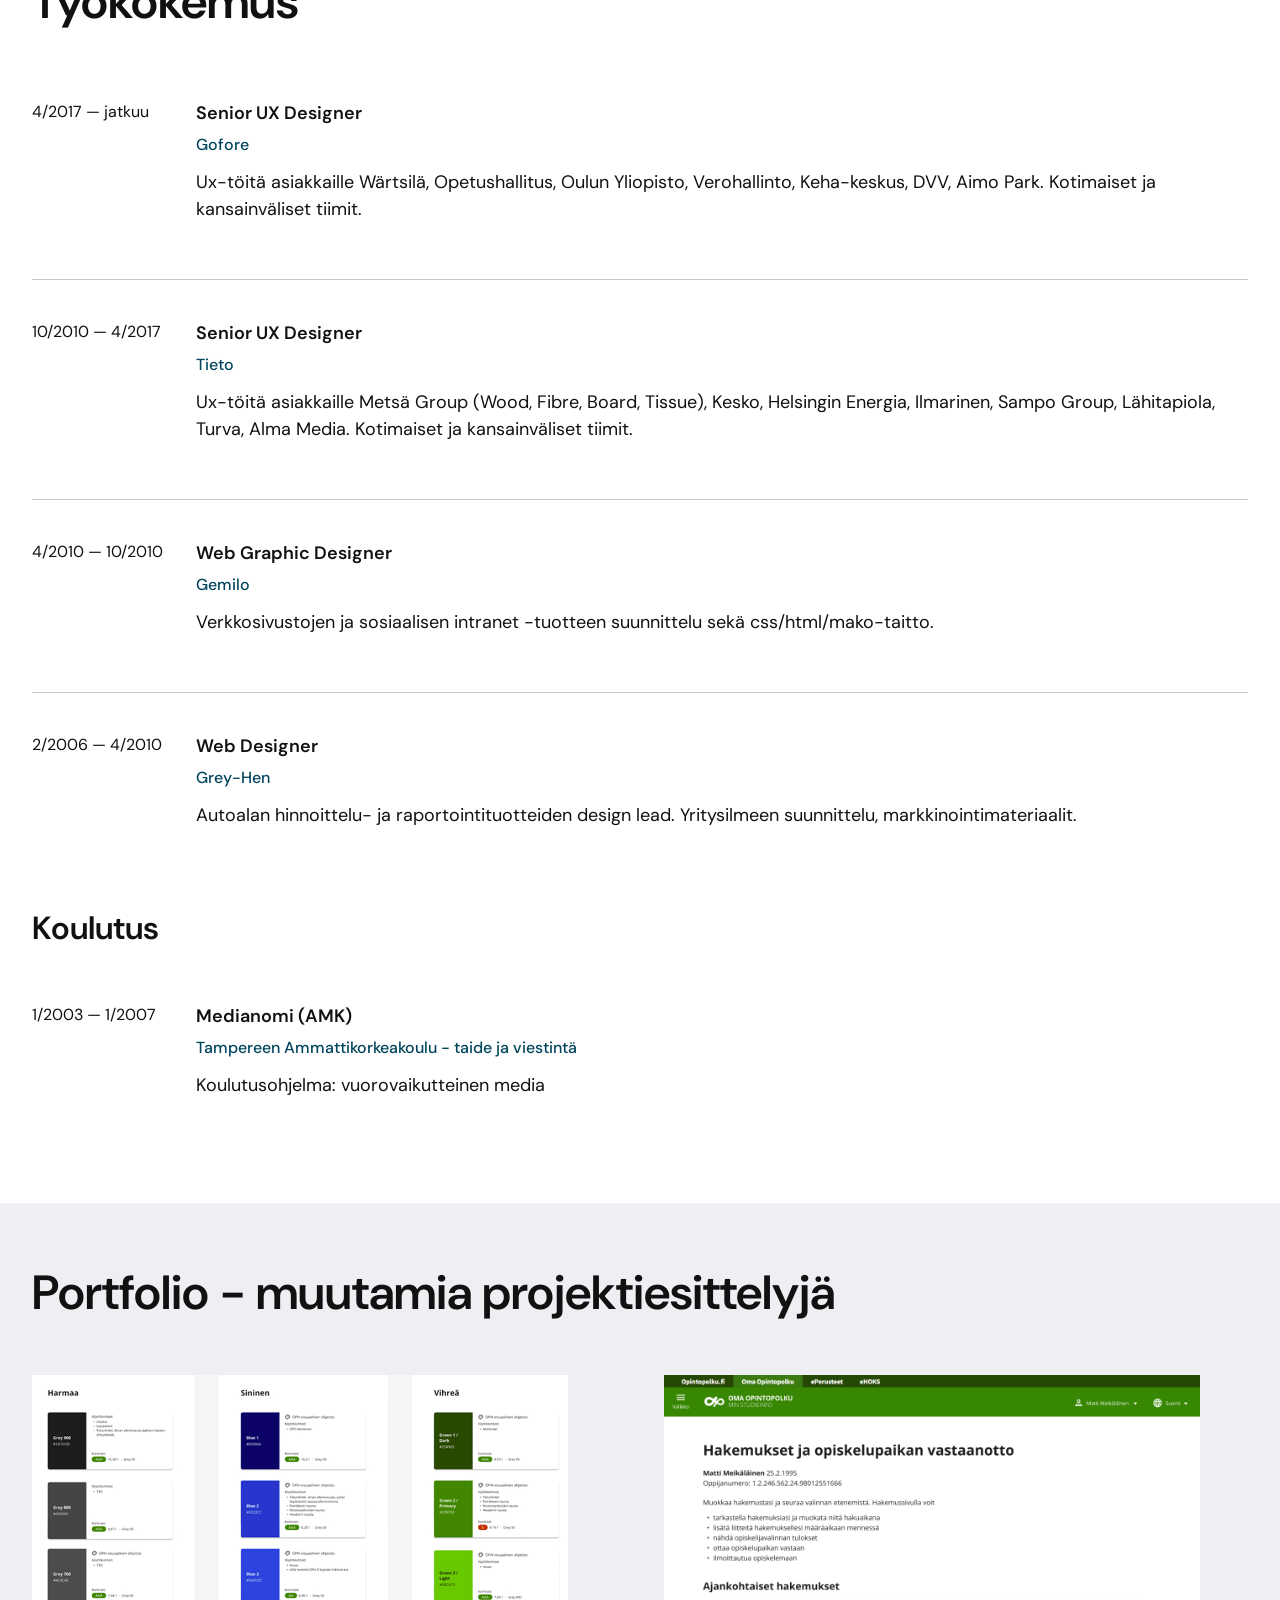
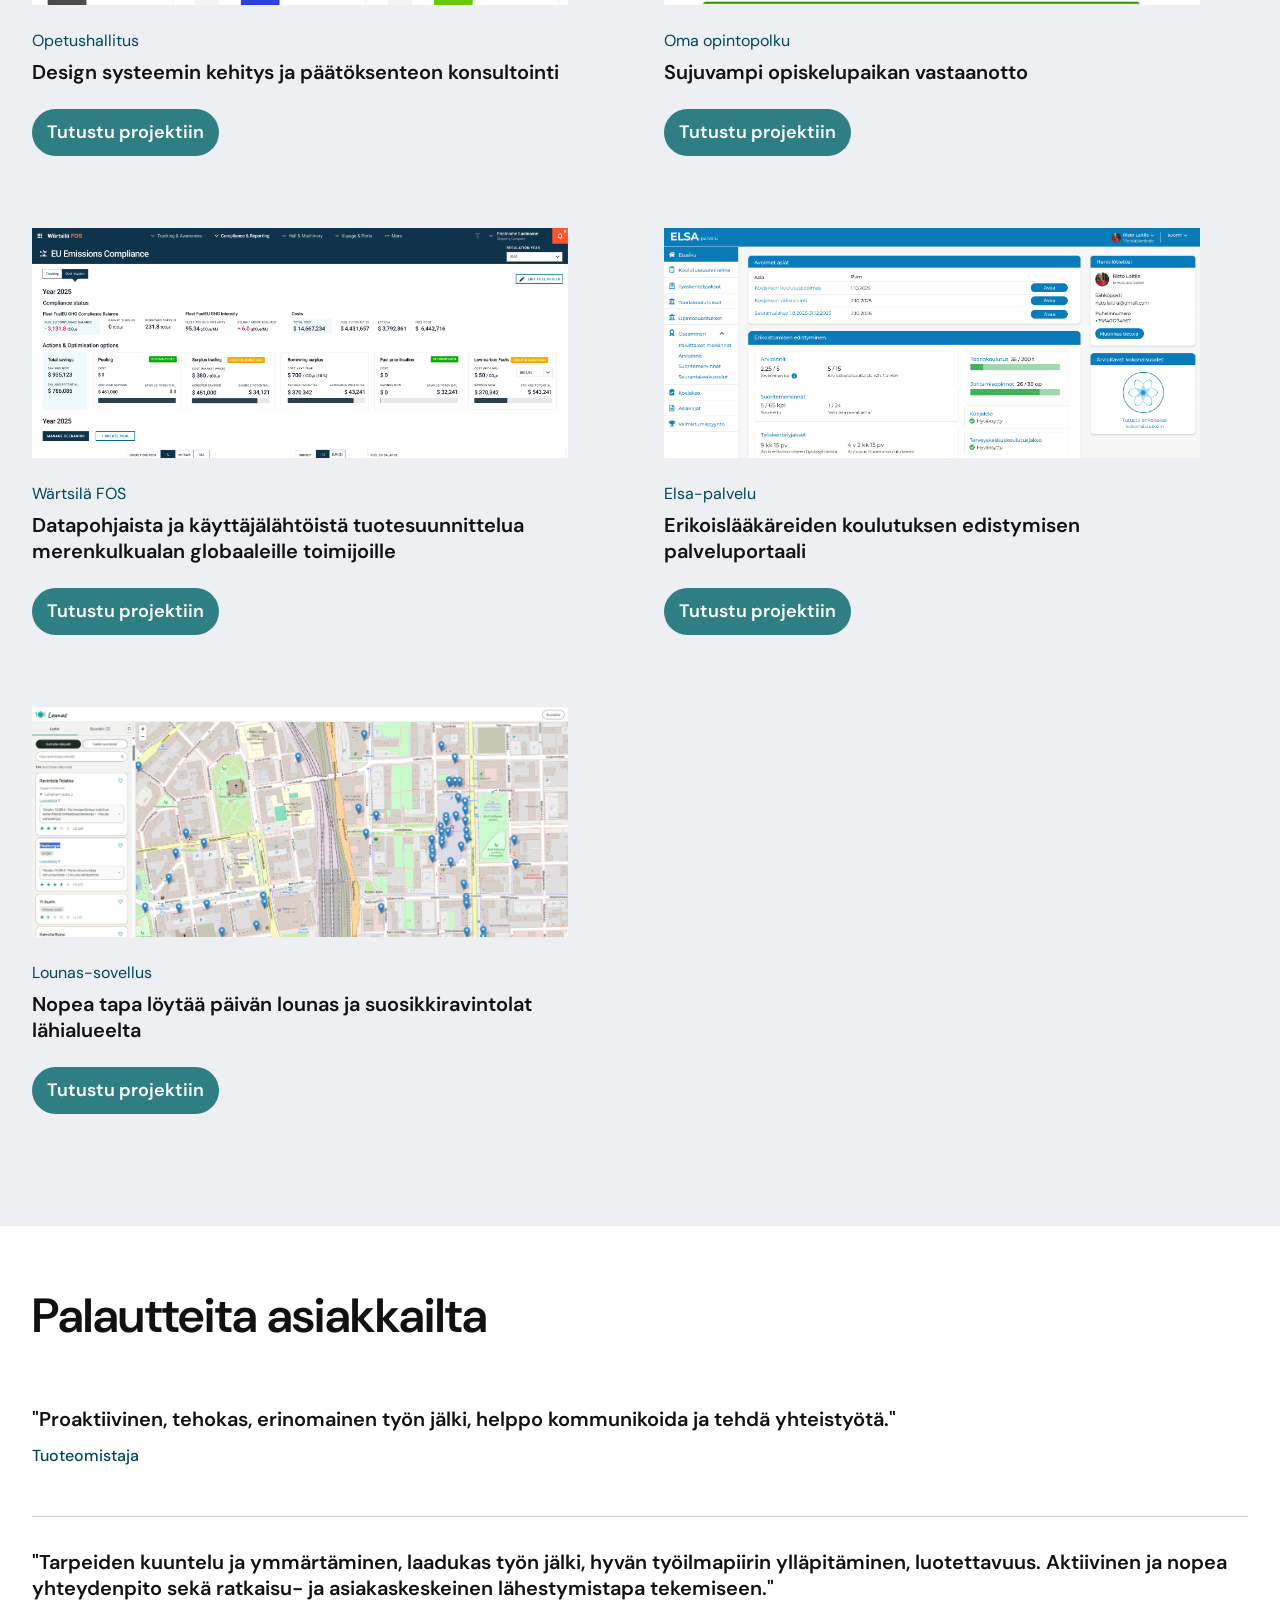
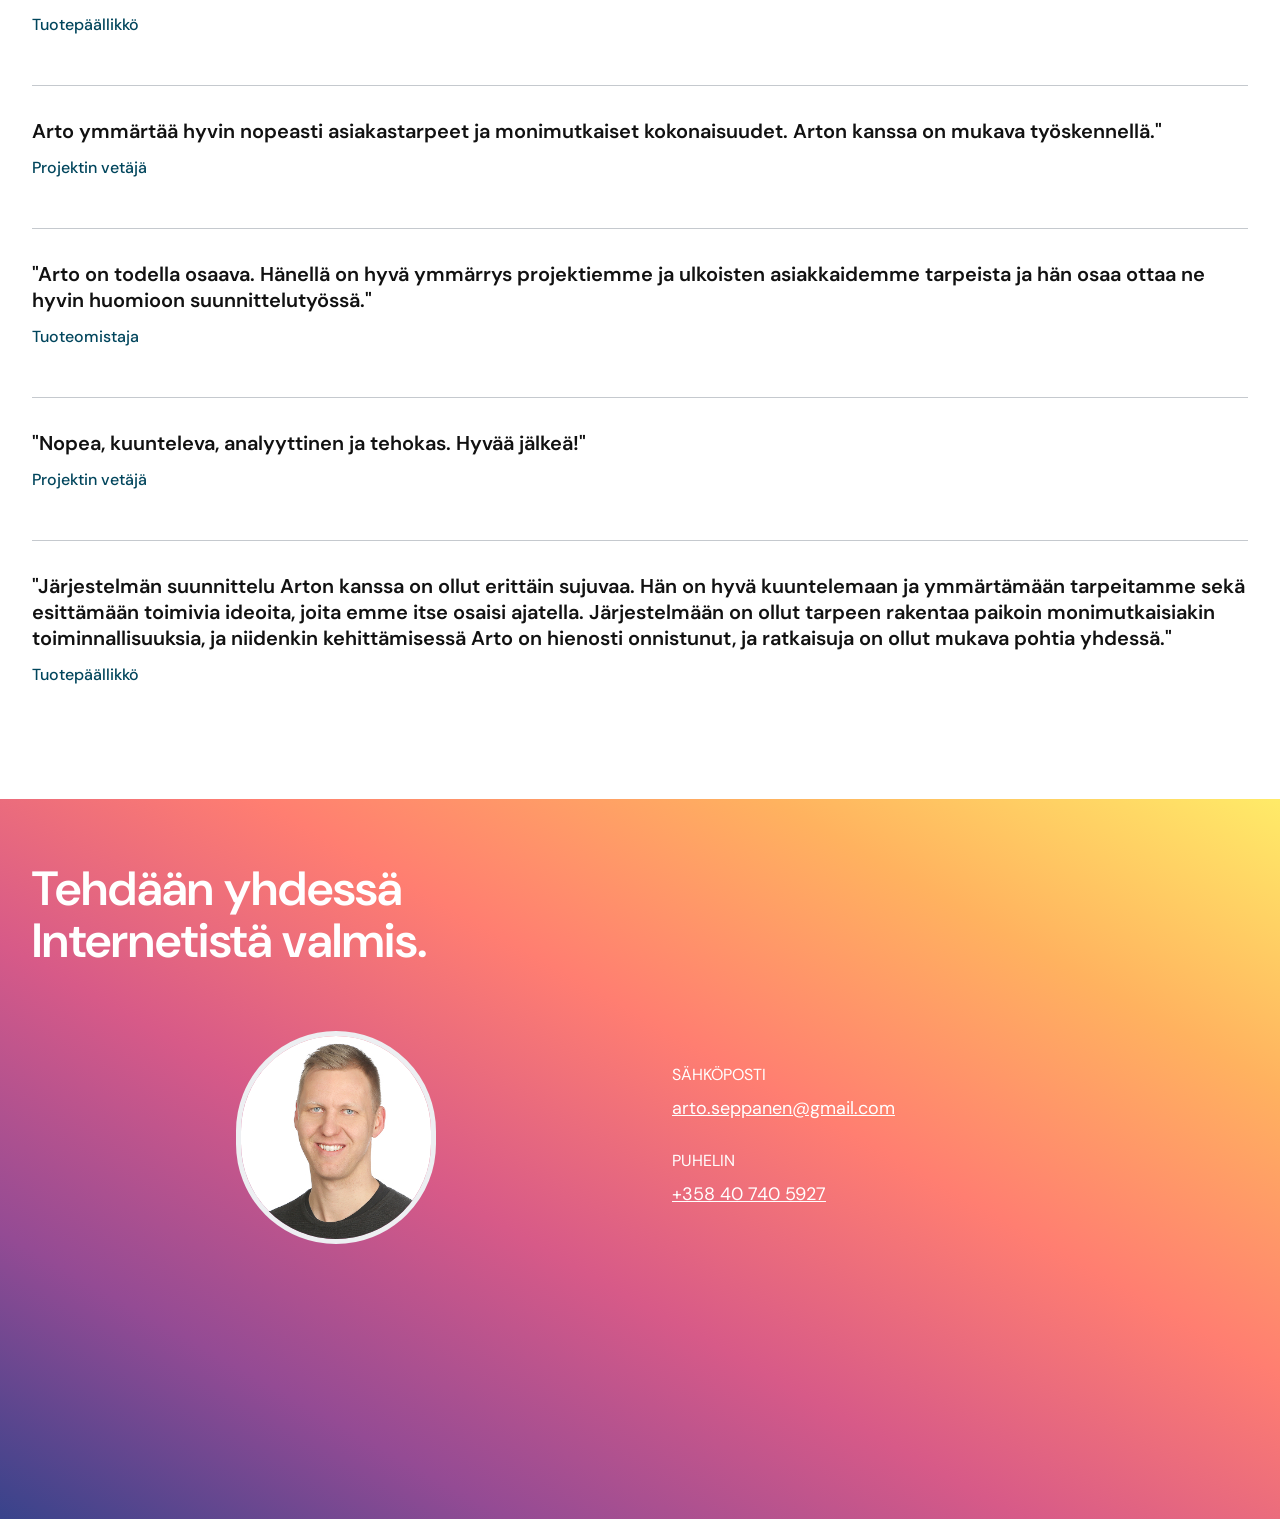
==== commit 3b329bb9: "työnäyte lounas-sovellus" ====
--- a/index.html
+++ b/index.html
@@ -10,6 +10,15 @@
   <link rel="preconnect" href="https://fonts.gstatic.com" crossorigin>
   <link href="https://fonts.googleapis.com/css2?family=Charis+SIL:ital,wght@0,400;0,700;1,400;1,700&family=DM+Sans:ital,opsz,wght@0,9..40,100..1000;1,9..40,100..1000&family=Open+Sans:ital,wght@0,300..800;1,300..800&display=swap" rel="stylesheet">
   <link rel="stylesheet" href="styles.css">
+
+<!-- Google Analytics seuranta (gtag.js) -->
+<script async src="https://www.googletagmanager.com/gtag/js?id=G-K0N491SN1D"></script>
+<script>
+  window.dataLayer = window.dataLayer || [];
+  function gtag(){dataLayer.push(arguments);}
+  gtag('js', new Date());
+  gtag('config', 'G-K0N491SN1D');
+</script>
   
 </head>
 <body>
@@ -39,6 +48,7 @@
 	<a href="projekti1.html" class="mob-link sublevel">Oma opintopolku</a>
 	<a href="projekti2.html" class="mob-link sublevel">Wärtsilä FOS</a>
 	<a href="projekti3.html" class="mob-link sublevel">ELSA-palvelu</a>
+	<a href="projekti5.html" class="mob-link sublevel">Lounas-sovellus</a>
   <a href="#palautteita" class="mob-link">Palautteita</a>
   <a href="#yhteys" class="mob-link">Yhteys</a>
 </nav>
@@ -243,6 +253,13 @@
         <h4><a href="projekti3.html">Erikoislääkäreiden koulutuksen edistymisen palveluportaali</a></h4>
         <a href="projekti3.html" class="portfolio-link">Tutustu projektiin</a>
       </div>
+	  
+	   <div class="portfolio-card">
+        <a href="projekti5.html"><img src="lounas5.jpg" alt="Lounas-sovelluksen käyttöliittymä" class="portfolio-img"></a>
+        <div class="portfolio-idx">Lounas-sovellus</div>
+        <h4><a href="projekti5.html">Nopea tapa löytää päivän lounas ja suosikkiravintolat lähialueelta</a></h4>
+        <a href="projekti5.html" class="portfolio-link">Tutustu projektiin</a>
+      </div>
 </div>   
  </div>
   </section>
@@ -370,4 +387,4 @@
   sections.forEach(s => spy.observe(s));
 </script>
 </body>
-</html>+</html>
